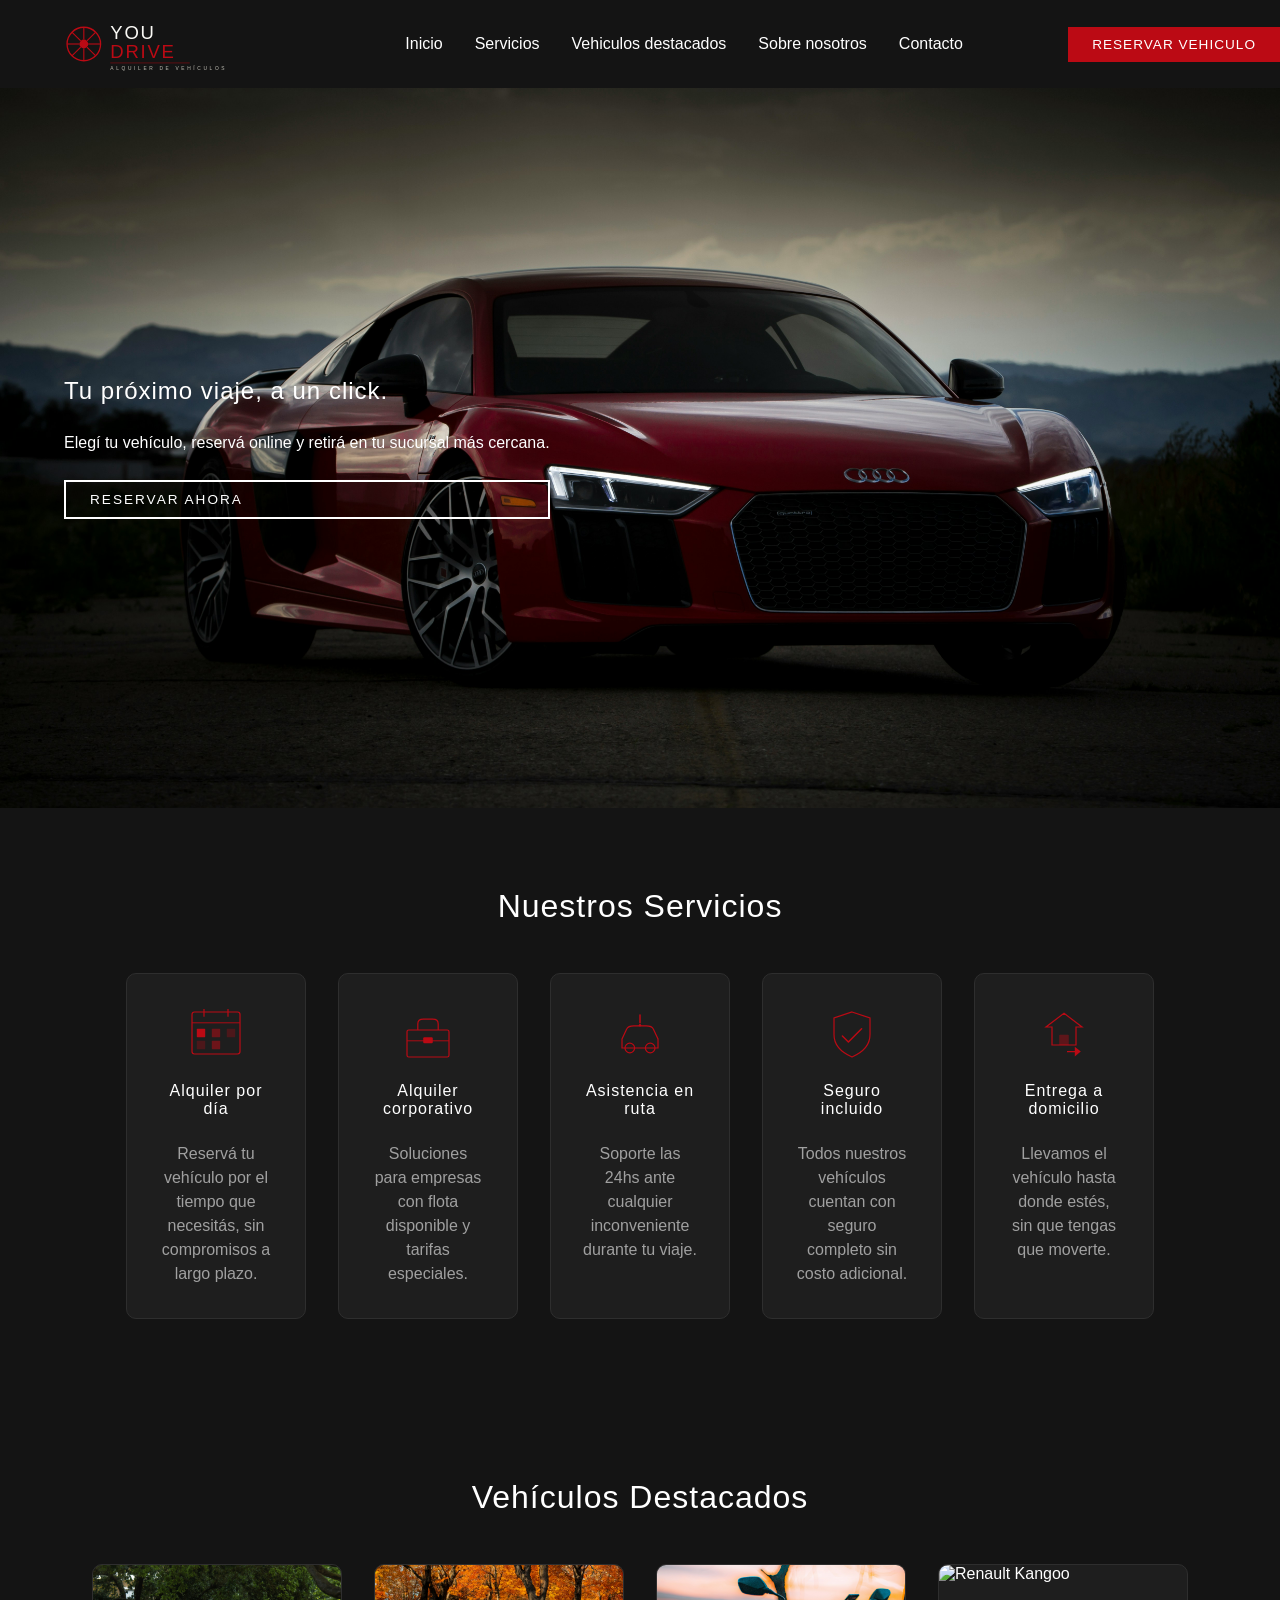
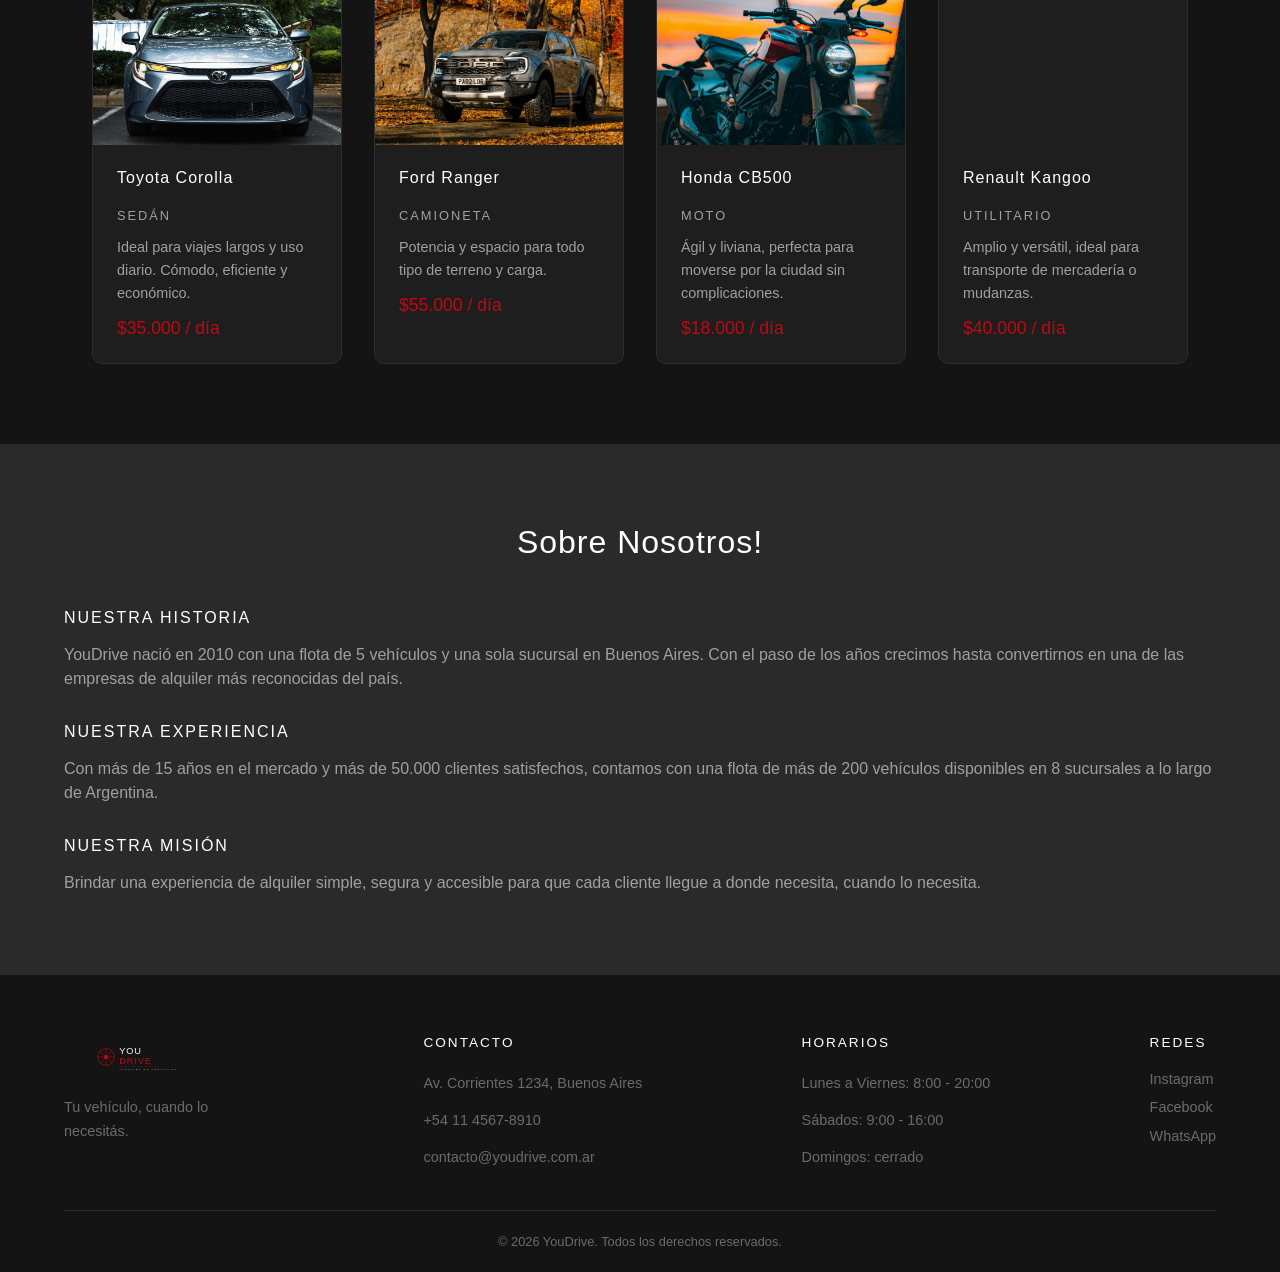
==== page/index.html @ 1d50bf0a "terminado el form de reservas" ====
<!doctype html>
<html lang="en">
  <head>
    <meta charset="UTF-8" />
    <meta name="viewport" content="width=device-width, initial-scale=1.0" />
    <title>Inicio</title>
    <link rel="stylesheet" href="styles/global.css" />
    <link rel="stylesheet" href="styles/index.css" />
  </head>
  <body>
    <header>
      <div class="contenedor-header">
        <div class="contenedor-logo">
          <img
            class="imagen-logo"
            src="img/logo_youdrive.svg"
            alt="Logo de YouDrive"
          />
        </div>
        <nav>
          <ul class="nav-ul">
            <li><a href="#inicio">Inicio</a></li>
            <li><a href="#servicios">Servicios</a></li>
            <li><a href="#destacados">Vehiculos destacados</a></li>
            <li><a href="#nosotros">Sobre nosotros</a></li>
            <li><a href="#footer">Contacto</a></li>
          </ul>
        </nav>
        <a href="reserva.html" class="btn-primario">Reservar Vehiculo</a>
      </div>
    </header>
    <main class="main">
      <section id="inicio" class="hero">
        <div class="hero-texto">
          <h1>Tu próximo viaje, a un click.</h1>
          <p class="p-hero">
            Elegí tu vehículo, reservá online y retirá en tu sucursal más
            cercana.
          </p>
          <a href="reserva.html" class="btn-hero">Reservar ahora</a>
        </div>
      </section>
      <section id="servicios" class="servicios">
        <h2>Nuestros Servicios</h2>
        <div class="servicios-flex">
          <article class="servicio-card">
            <img
              src="img/icono-dia.svg"
              alt="Ícono alquiler por día"
              class="servicio-icono"
            />
            <h3>Alquiler por día</h3>
            <p>
              Reservá tu vehículo por el tiempo que necesitás, sin compromisos a
              largo plazo.
            </p>
          </article>

          <article class="servicio-card">
            <img
              src="img/corporativo.svg"
              alt="Ícono alquiler corporativo"
              class="servicio-icono"
            />
            <h3>Alquiler corporativo</h3>
            <p>
              Soluciones para empresas con flota disponible y tarifas
              especiales.
            </p>
          </article>

          <article class="servicio-card">
            <img
              src="img/icono-asistencia.svg"
              alt="Ícono asistencia en ruta"
              class="servicio-icono"
            />
            <h3>Asistencia en ruta</h3>
            <p>
              Soporte las 24hs ante cualquier inconveniente durante tu viaje.
            </p>
          </article>

          <article class="servicio-card">
            <img
              src="img/icono-seguro.svg"
              alt="Ícono seguro incluido"
              class="servicio-icono"
            />
            <h3>Seguro incluido</h3>
            <p>
              Todos nuestros vehículos cuentan con seguro completo sin costo
              adicional.
            </p>
          </article>

          <article class="servicio-card">
            <img
              src="img/icono-entrega.svg"
              alt="Ícono entrega a domicilio"
              class="servicio-icono"
            />
            <h3>Entrega a domicilio</h3>
            <p>
              Llevamos el vehículo hasta donde estés, sin que tengas que
              moverte.
            </p>
          </article>
        </div>
      </section>
      <section id="destacados" class="destacados">
        <h2>Vehículos Destacados</h2>
        <div class="destacados-flex">
          <article class="vehiculo-card">
            <img
              src="img/auto1.jpg"
              alt="Toyota Corolla"
              class="vehiculo-img"
            />
            <div class="vehiculo-info">
              <h3>Toyota Corolla</h3>
              <span class="vehiculo-tipo">Sedán</span>
              <p>
                Ideal para viajes largos y uso diario. Cómodo, eficiente y
                económico.
              </p>
              <span class="vehiculo-precio">$35.000 / día</span>
            </div>
          </article>

          <article class="vehiculo-card">
            <img src="img/auto2.jpg" alt="Ford Ranger" class="vehiculo-img" />
            <div class="vehiculo-info">
              <h3>Ford Ranger</h3>
              <span class="vehiculo-tipo">Camioneta</span>
              <p>Potencia y espacio para todo tipo de terreno y carga.</p>
              <span class="vehiculo-precio">$55.000 / día</span>
            </div>
          </article>

          <article class="vehiculo-card">
            <img src="img/auto3.jpg" alt="Honda CB500" class="vehiculo-img" />
            <div class="vehiculo-info">
              <h3>Honda CB500</h3>
              <span class="vehiculo-tipo">Moto</span>
              <p>
                Ágil y liviana, perfecta para moverse por la ciudad sin
                complicaciones.
              </p>
              <span class="vehiculo-precio">$18.000 / día</span>
            </div>
          </article>

          <article class="vehiculo-card">
            <img
              src="img/auto4.jpg"
              alt="Renault Kangoo"
              class="vehiculo-img"
            />
            <div class="vehiculo-info">
              <h3>Renault Kangoo</h3>
              <span class="vehiculo-tipo">Utilitario</span>
              <p>
                Amplio y versátil, ideal para transporte de mercadería o
                mudanzas.
              </p>
              <span class="vehiculo-precio">$40.000 / día</span>
            </div>
          </article>
        </div>
      </section>
      <section id="nosotros" class="nosotros">
        <div class="nosotros-contenido">
          <div class="nosotros-texto">
            <h2 class="sobre-nosotros-h2">Sobre Nosotros!</h2>

            <div class="nosotros-bloque">
              <h3>Nuestra Historia</h3>
              <p>
                YouDrive nació en 2010 con una flota de 5 vehículos y una sola
                sucursal en Buenos Aires. Con el paso de los años crecimos hasta
                convertirnos en una de las empresas de alquiler más reconocidas
                del país.
              </p>
            </div>

            <div class="nosotros-bloque">
              <h3>Nuestra Experiencia</h3>
              <p>
                Con más de 15 años en el mercado y más de 50.000 clientes
                satisfechos, contamos con una flota de más de 200 vehículos
                disponibles en 8 sucursales a lo largo de Argentina.
              </p>
            </div>

            <div class="nosotros-bloque">
              <h3>Nuestra Misión</h3>
              <p>
                Brindar una experiencia de alquiler simple, segura y accesible
                para que cada cliente llegue a donde necesita, cuando lo
                necesita.
              </p>
            </div>
          </div>
        </div>
      </section>
    </main>
    <footer id="footer">
      <div class="footer-contenido">
        <div class="footer-marca">
          <img
            src="img/logo_youdrive.svg"
            alt="Logo YouDrive"
            class="footer-logo"
          />
          <p>Tu vehículo, cuando lo necesitás.</p>
        </div>

        <div class="footer-info">
          <h3>Contacto</h3>
          <p>Av. Corrientes 1234, Buenos Aires</p>
          <p>+54 11 4567-8910</p>
          <p>contacto@youdrive.com.ar</p>
        </div>

        <div class="footer-horarios">
          <h3>Horarios</h3>
          <p>Lunes a Viernes: 8:00 - 20:00</p>
          <p>Sábados: 9:00 - 16:00</p>
          <p>Domingos: cerrado</p>
        </div>

        <div class="footer-redes">
          <h3>Redes</h3>
          <a href="#">Instagram</a>
          <a href="#">Facebook</a>
          <a href="#">WhatsApp</a>
        </div>
      </div>
      <div class="footer-bottom">
        <p>© 2026 YouDrive. Todos los derechos reservados.</p>
      </div>
    </footer>
  </body>
</html>
---- page/styles/global.css ----
:root {
  --color-fondo: #141414;
  --color-fondo-card: #1e1e1e;
  --color-fondo-suave: #2a2a2a;

  --color-texto: #ffffff;
  --color-texto-suave: #a0a0a0;
  --color-texto-muted: #6b6b6b;

  --color-acento: #bb0a14;
  --color-acento-hover: #990008;

  --color-borde: #2e2e2e;
}

* {
  margin: 0;
  padding: 0;
  box-sizing: border-box;
}

body {
  font-family: "Roboto", sans-serif;
  font-weight: 300;
  background-color: var(--color-fondo);
  color: var(--color-texto);
}

img {
  max-width: 100%;
  display: block;
}

ul {
  list-style: none;
}

a {
  text-decoration: none;
  color: inherit;
}

.btn-primario {
  background-color: var(--color-acento);
  color: var(--color-texto);
  border: none;

  padding: 10px 24px;
  font-size: 0.85rem;
  cursor: pointer;
  letter-spacing: 1px;
  text-transform: uppercase;
  transition: background-color 0.3s ease;
}

.btn-primario:hover {
  background-color: var(--color-acento-hover);
}
.btn-secundario {
  background-color: transparent;
  color: var(--color-texto);
  border: 1px solid var(--color-texto);
  padding: 12px 28px;
  cursor: pointer;
  font-size: 0.9rem;
  letter-spacing: 1px;
  text-transform: uppercase;
  transition: all 0.3s ease;
}
.btn-secundario:hover {
  background-color: var(--color-texto);
  color: var(--color-fondo);
}
h1,
h2,
h3,
h4 {
  font-weight: 400;
  letter-spacing: 1px;
}

h2 {
  font-size: 2rem;
  margin-bottom: 1rem;
}

h3 {
  font-size: 1.2rem;
  margin-bottom: 0.5rem;
}

p {
  color: var(--color-texto-suave);
  line-height: 1.7;
}
---- page/styles/index.css ----
.contenedor-header {
  display: flex;
  justify-content: space-between;
  align-items: center;
  position: sticky;
  top: 0; /* necesario para que se pegue arriba */
  z-index: 100; /*  para que quede por encima del contenido al hacer scroll */
}

/*contenedor del logo con 300px*/

.contenedor-logo {
  width: 300px;
}

/*iamgen logo que cubra el 100% de cu contenedro
 asi no se comporta "raro"*/

.imagen-logo {
  width: 100%;
}

/*el nav que sea flex asi es mas facil manipular sus elementos*/

.nav-ul {
  display: flex;
  flex-direction: row;
  gap: 2rem;
  justify-content: space-between;
}

a {
  position: relative;
}

/*pseudo elemento creado y reutilizado en este caso para el nav*/

a::after {
  content: ""; /*obligatorio para que el pseudoelemento exista*/
  width: 0%; /*empieza invisible (sin ancho)*/
  position: absolute; /*se posiciona respecto al <a> (que tiene relative)*/
  border-bottom: 2px solid #fff; /*la línea blanca de abajo*/
  /*pegado abajo a la izquierda del link*/
  bottom: 0;
  left: 0;

  transition: all 0.3s; /* anima cualquier cambio en 0.3 segundos*/
}

a:hover::after {
  /*cuando pasás el mouse sobre el pseudoelemento(linea blanca de abajo)*/
  width: 100%; /*aparece el pseudoelemento*/
}

/*seccion hero que superpone un texto en la 
imagen , y se busca con el metodo = url()*/

.hero {
  width: 100%;
  min-height: 80vh;
  background-image: url("../img/banner.jpg");
  background-size: cover;
  background-position: center;
  display: flex;
  align-items: center;
  padding: 0 5%;
}

/*los textos de la seccion hero van a tener un comportamiento
en columna*/

.hero-texto {
  display: flex;
  flex-direction: column;
  gap: 1.5rem;
  max-width: 500px;
}

.p-hero{
  color: rgb(255, 255, 255);
}

/*boton que aparece en el hero transparente*/

.btn-hero {
  display: inline-block;

  background-color: transparent;
  color: #ffffff;
  border: 2px solid #ffffff;

  padding: 10px 24px;
  font-size: 0.85rem;
  letter-spacing: 2px;
  text-transform: uppercase;
  transition: all 0.3s;
}

/*cambio su estilo en funcion del estado del btn-hero*/

.btn-hero:hover {
  background-color: #ffffff;
  color: #141414;
}

/* SERVICIOS */
.servicios {
  padding: 80px;
  background-color: var(--color-fondo-gris);
}

.servicios h2 {
  text-align: center;
  margin-bottom: 3rem;
  font-size: 2rem;
  color: var(--color-texto);
}

/*contenedor de las cards de servicios*/

.servicios-flex {
  display: flex;
  flex-direction: row;
  flex-wrap: wrap;
  justify-content: center;
  gap: 2rem;
}

/*configuracion para cada carta*/

.servicio-card {
  background-color: var(--color-fondo-card);
  border: 1px solid var(--color-borde);
  border-radius: 10px;
  padding: 2rem 2rem;
  display: flex;
  flex-direction: column;
  align-items: center;
  text-align: center;
  gap: 1rem;
  width: 180px;
  transition: border-color 0.3s;
  -webkit-border-radius: 10px;
  -moz-border-radius: 10px;
  -ms-border-radius: 10px;
  -o-border-radius: 10px;
}

.sobre-nosotros-h2 {
  text-align: center;
}

.servicio-icono {
  width: 60px;
  height: 60px;
}

/*se le aplica a todos los hijos de card que sean h3*/

.servicio-card h3 {
  color: var(--color-texto);
  font-size: 1rem;
}

/*se le aplica a todos los hijos de card que sean p*/


.servicio-card p {
  color: var(--color-texto-suave);
  font-size: 1rem;
  line-height: 1.5;
}

/* ===========================
   VEHICULOS DESTACADOS
=========================== */
.destacados {
  padding: 80px 5%;
  background-color: var(--color-fondo);
}

.destacados h2 {
  text-align: center;
  margin-bottom: 3rem;
  font-size: 2rem;
  color: var(--color-texto);
}

.destacados-flex {
  display: flex;
  flex-direction: row;
  flex-wrap: wrap;
  justify-content: center;
  gap: 2rem;
}

.vehiculo-card {
  background-color: var(--color-fondo-card);
  border: 1px solid var(--color-borde);
  border-radius: 10px;
  width: 250px;
  overflow: hidden;
  display: flex;
  flex-direction: column;
  transition: border-color 0.3s;
  -webkit-border-radius: 10px;
  -moz-border-radius: 10px;
  -ms-border-radius: 10px;
  -o-border-radius: 10px;
}

.vehiculo-img {
  width: 100%;
  height: 180px;
  object-fit: cover;
}

.vehiculo-info {
  padding: 1.5rem;
  display: flex;
  flex-direction: column;
  gap: 0.8rem;
}

.vehiculo-info h3 {
  color: var(--color-texto);
  font-size: 1rem;
}

.vehiculo-tipo {
  color: var(--color-texto-suave);
  font-size: 0.8rem;
  letter-spacing: 2px;
  text-transform: uppercase;
}

.vehiculo-info p {
  color: var(--color-texto-suave);
  font-size: 0.9rem;
  line-height: 1.6;
}

.vehiculo-precio {
  color: var(--color-acento);
  font-size: 1.1rem;
  font-weight: 500;
}

/* SOBRE NOSOTROS */
.nosotros {
  color: var(--color-texto);

  padding: 80px 5%;
  background-color: var(--color-fondo-suave);
}

.nosotros-contenido {
  display: flex;
  flex-direction: row;
  align-items: center;
  gap: 4rem;
}

.nosotros-texto {
  display: flex;
  flex-direction: column;
  gap: 2rem;
  flex: 1;
}

.nosotros-texto h2 {
  font-size: 2rem;
  color: var(--color-texto);
  margin-bottom: 1rem;
}

.nosotros-bloque {
  display: flex;
  flex-direction: column;
  gap: 0.5rem;
}

.nosotros-bloque h3 {
  color: var(--color-texto);
  font-size: 1rem;
  text-transform: uppercase;
  letter-spacing: 2px;
}

.nosotros-bloque p {
  color: var(--color-texto-suave);
  font-size: 1rem;
  line-height: 1.5;
}

/*NOSOTROS RESPONSIVE*/

/* TABLET  */
@media (max-width: 768px) {
  .nosotros-contenido {
    flex-direction: column;
    gap: 2rem;
  }

}

/*  CELULAR (max 480px) */
@media (max-width: 480px) {
  .nosotros {
    padding: 50px 5%;
  }

  .nosotros-bloque {
    padding-left: 1rem;
  }
}

/* MÍNIMO 300px  */
@media (max-width: 320px) {
  .nosotros-texto h2 {
    font-size: 1.5rem;
  }

  .nosotros-bloque h3 {
    font-size: 1rem;
  }
}

/*seccion vehiculos destacados card RESPONSIVE*/

/*  TABLET  */
@media (max-width: 768px) {
  .vehiculo-card {
    width: 220px;
  }

  .vehiculo-img {
    height: 150px;
  }
}

/* CELULAR */
@media (max-width: 480px) {
  .destacados {
    padding: 50px 5%;
  }

  .vehiculo-card {
    width: 100%;
  }

  .vehiculo-img {
    height: 200px;
  }
}

/*  MÍNIMO 300px  */
@media (max-width: 320px) {
  .vehiculo-info {
    padding: 1rem;
  }

  .vehiculo-info h3 {
    font-size: 1rem;
  }
}

/*RESPONSIVE DE SERVICIO*/

/*  TABLET  */
@media (max-width: 768px) {
  .servicio-card {
    width: 150px;
  }
}

/* CELULAR  */
@media (max-width: 480px) {
  .servicio-card {
    width: 130px;
    padding: 1.5rem 1rem;
  }

  .servicios {
    padding: 50px 5%;
  }
}

/*  MÍNIMO 300px */
@media (max-width: 320px) {
  .servicio-card {
    width: 100%;
  }
}

/*RESPONSIVE DES ENCABEZADO*/

/*  TABLET  */
@media (max-width: 768px) {
  .contenedor-header {
    flex-direction: column;/*se empiezan a comportar en columna porque sino colapsan*/
    gap: 1rem;
    padding: 1rem;
  }

  .nav-ul {
    gap: 1rem;
    flex-wrap: wrap;
    justify-content: center;
  }
}

/*  CELULAR */
@media (max-width: 480px) {
  .contenedor-logo {
    width: 180px;
  }

  .nav-ul {
    flex-direction: column;
    align-items: center;
    gap: 0.5rem;
  }

  .btn-primario {
    width: 100%;
    text-align: center;
  }
}

/*  MÍNIMO  */
@media (max-width: 320px) {
  .contenedor-logo {
    width: 140px;
  }

  .nav-ul {
    font-size: 0.8rem;
  }
}

/*RESPONSIVE DE HERO*/

/*  TABLET */
@media (max-width: 768px) {
  .hero {
    min-height: 60vh;
    padding: 0 8%;
  }

  .hero-texto h1 {
    font-size: 1.8rem;
  }
}

/*  CELULAR */
@media (max-width: 480px) {
  .hero {
    min-height: 50vh;
    padding: 0 6%;
    background-position: right center;
  }

  .hero-texto {
    max-width: 100%;
  }

  .hero-texto h1 {
    font-size: 1.4rem;
  }

  .btn-hero {
    width: 100%;
    text-align: center;
    padding: 12px 20px;
  }
}

/*  MÍNIMO  */
@media (max-width: 320px) {
  .hero-texto h1 {
    font-size: 1.2rem;
  }

  .hero-texto p {
    font-size: 0.85rem;
  }
}

/* FOOTER*/
footer {
  background-color: var(--color-oscuro);
  padding: 60px 5% 20px;
}

.footer-contenido {
  display: flex;
  flex-direction: row;
  justify-content: space-between;
  gap: 2rem;
  padding-bottom: 40px;
  border-bottom: 1px solid var(--color-borde);
}

.footer-marca {
  display: flex;
  flex-direction: column;
  gap: 1rem;
  max-width: 200px;
}

.footer-logo {
  width: 150px;
}

.footer-marca p {
  color: var(--color-texto-muted);
  font-size: 0.9rem;
}

.footer-info,
.footer-horarios,
.footer-redes {
  display: flex;
  flex-direction: column;
  gap: 0.8rem;
}

.footer-info h3,
.footer-horarios h3,
.footer-redes h3 {
  color: var(--color-texto);
  font-size: 0.85rem;
  text-transform: uppercase;
  letter-spacing: 2px;
  margin-bottom: 0.5rem;
}

.footer-info p,
.footer-horarios p {
  color: var(--color-texto-muted);
  font-size: 0.9rem;
}

.footer-redes a {
  color: var(--color-texto-muted);
  font-size: 0.9rem;
  transition: color 0.3s;
}

.footer-redes a:hover {
  color: var(--color-acento);
}

.footer-bottom {
  padding-top: 20px;
  text-align: center;
}

.footer-bottom p {
  color: var(--color-texto-muted);
  font-size: 0.8rem;
}

/*RESPONSIVE DE EL FOOTER*/

/*  TABLET */
@media (max-width: 768px) {
  .footer-contenido {
    flex-wrap: wrap;
    gap: 2.5rem;
  }
}

/*  CELULAR  */
@media (max-width: 480px) {
  .footer-contenido {
    flex-direction: column;
    align-items: center;
  }

  .footer-marca {
    max-width: 100%;
  }
}
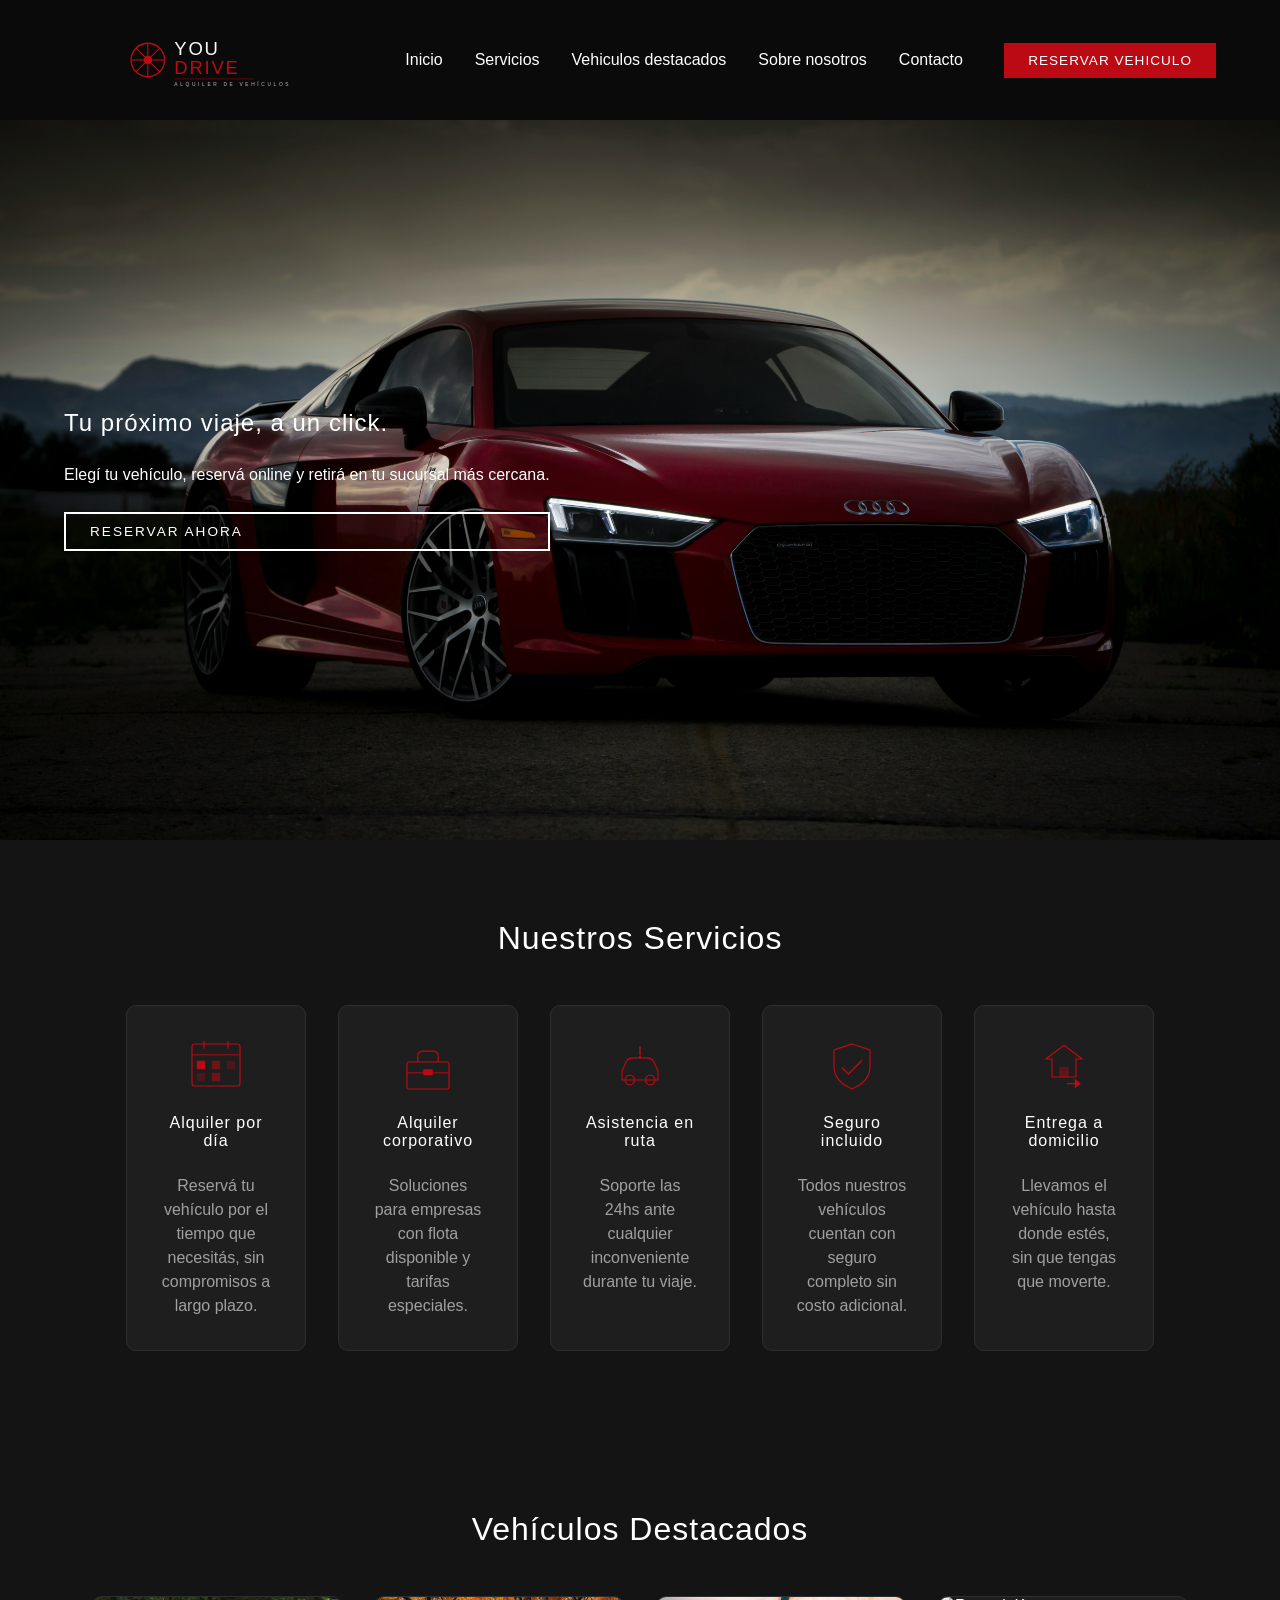
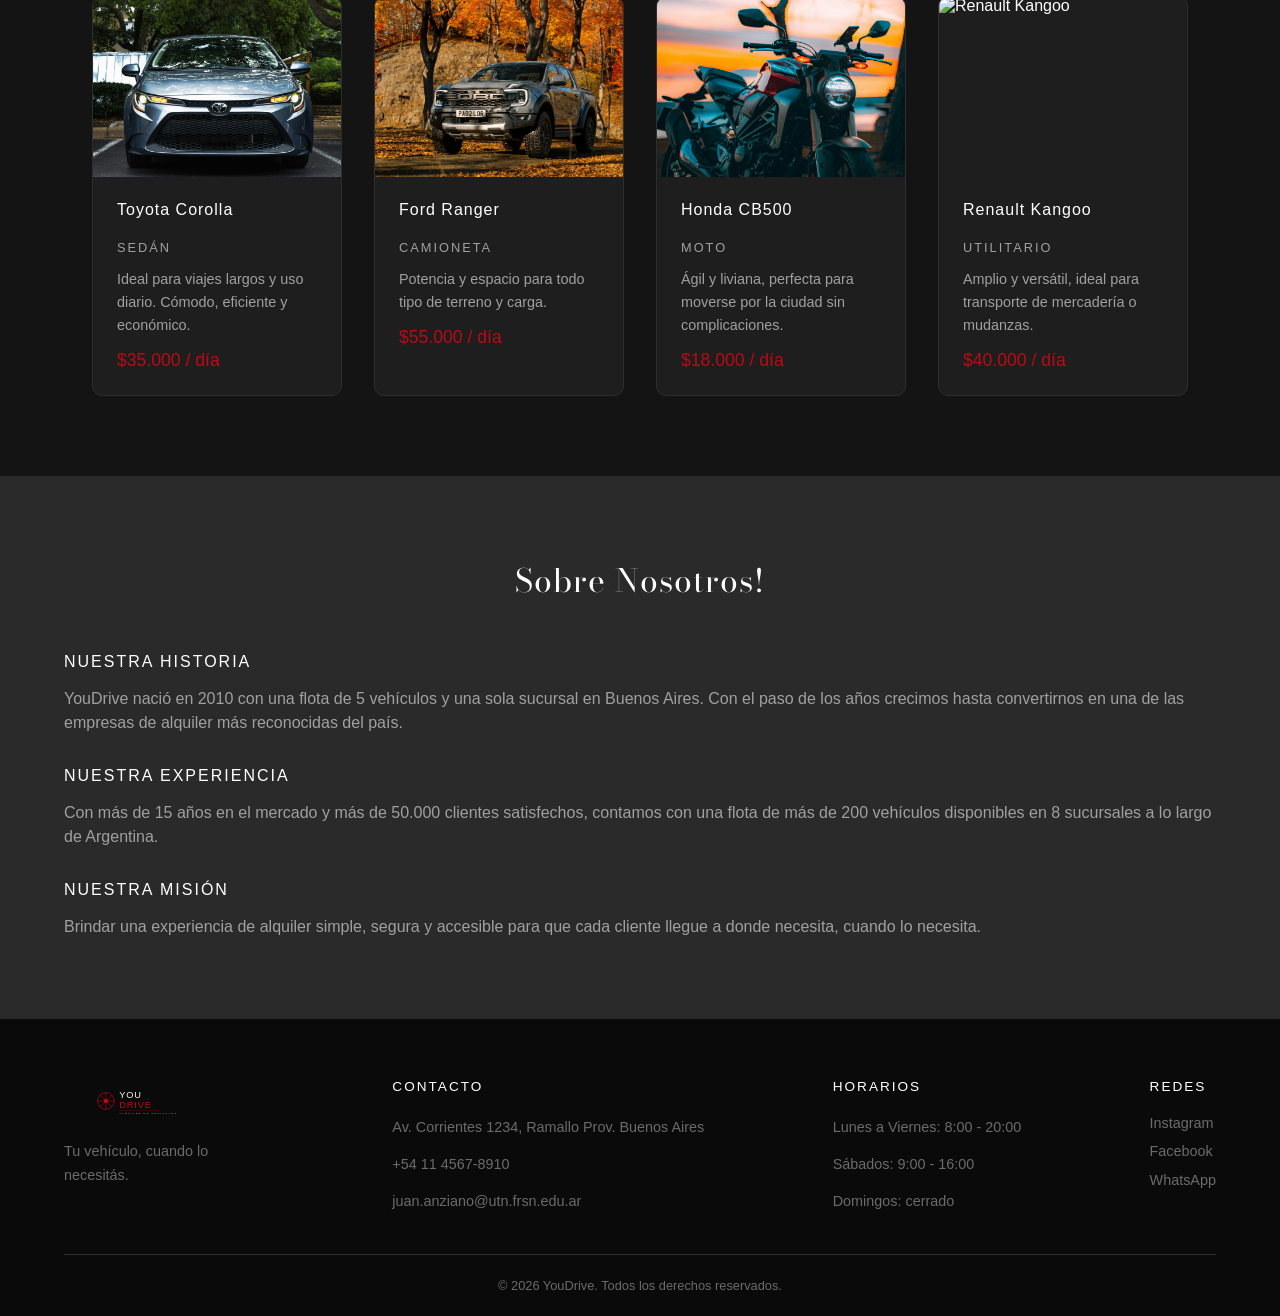
==== commit c0a7f5ba: "agregado lo restante , detalles de responsives y el ico" ====
--- a/page/index.html
+++ b/page/index.html
@@ -4,6 +4,11 @@
     <meta charset="UTF-8" />
     <meta name="viewport" content="width=device-width, initial-scale=1.0" />
     <title>Inicio</title>
+    <link rel="icon" type="image/x-icon" href="img/comercio.png" />
+    <link
+      href="https://fonts.googleapis.com/css2?family=Bodoni+Moda&display=swap"
+      rel="stylesheet"
+    />
     <link rel="stylesheet" href="styles/global.css" />
     <link rel="stylesheet" href="styles/index.css" />
   </head>
@@ -218,9 +223,9 @@
 
         <div class="footer-info">
           <h3>Contacto</h3>
-          <p>Av. Corrientes 1234, Buenos Aires</p>
+          <p>Av. Corrientes 1234, Ramallo Prov. Buenos Aires</p>
           <p>+54 11 4567-8910</p>
-          <p>contacto@youdrive.com.ar</p>
+          <p>juan.anziano@utn.frsn.edu.ar</p>
         </div>
 
         <div class="footer-horarios">
--- a/page/styles/global.css
+++ b/page/styles/global.css
@@ -11,6 +11,7 @@
   --color-acento-hover: #990008;
 
   --color-borde: #2e2e2e;
+  --color-oscuro: #0a0a0a;
 }
 
 * {
@@ -24,6 +25,14 @@
   font-weight: 300;
   background-color: var(--color-fondo);
   color: var(--color-texto);
+}
+
+header {
+  background-color: var(--color-oscuro);
+  padding: 1rem 5%;
+  /* position: sticky; */
+  /* top: 0; */
+  /* z-index: 100; */
 }
 
 img {
--- a/page/styles/index.css
+++ b/page/styles/index.css
@@ -2,9 +2,6 @@
   display: flex;
   justify-content: space-between;
   align-items: center;
-  position: sticky;
-  top: 0; /* necesario para que se pegue arriba */
-  z-index: 100; /*  para que quede por encima del contenido al hacer scroll */
 }
 
 /*contenedor del logo con 300px*/
@@ -76,7 +73,7 @@
   max-width: 500px;
 }
 
-.p-hero{
+.p-hero {
   color: rgb(255, 255, 255);
 }
 
@@ -164,7 +161,6 @@
 
 /*se le aplica a todos los hijos de card que sean p*/
 
-
 .servicio-card p {
   color: var(--color-texto-suave);
   font-size: 1rem;
@@ -272,6 +268,8 @@
   font-size: 2rem;
   color: var(--color-texto);
   margin-bottom: 1rem;
+  font-family: "Bodoni Moda", serif;
+  font-size: xx-large;
 }
 
 .nosotros-bloque {
@@ -301,7 +299,6 @@
     flex-direction: column;
     gap: 2rem;
   }
-
 }
 
 /*  CELULAR (max 480px) */
@@ -398,9 +395,13 @@
 /*  TABLET  */
 @media (max-width: 768px) {
   .contenedor-header {
-    flex-direction: column;/*se empiezan a comportar en columna porque sino colapsan*/
+    flex-direction: column; /*se empiezan a comportar en columna porque sino colapsan*/
     gap: 1rem;
     padding: 1rem;
+  }
+
+  header {
+    position: static;
   }
 
   .nav-ul {
@@ -412,6 +413,10 @@
 
 /*  CELULAR */
 @media (max-width: 480px) {
+  header {
+    position: static;
+  }
+
   .contenedor-logo {
     width: 180px;
   }
@@ -423,13 +428,18 @@
   }
 
   .btn-primario {
-    width: 100%;
+    width: 55%;
+    font-size: x-small;
     text-align: center;
   }
 }
 
 /*  MÍNIMO  */
 @media (max-width: 320px) {
+  header {
+    position: static;
+  }
+
   .contenedor-logo {
     width: 140px;
   }
@@ -579,7 +589,15 @@
     align-items: center;
   }
 
+  .footer-info{
+    text-align: center;
+  }
+
+  .footer-horarios{
+    text-align: center;
+  }
+
   .footer-marca {
     max-width: 100%;
   }
-}+}
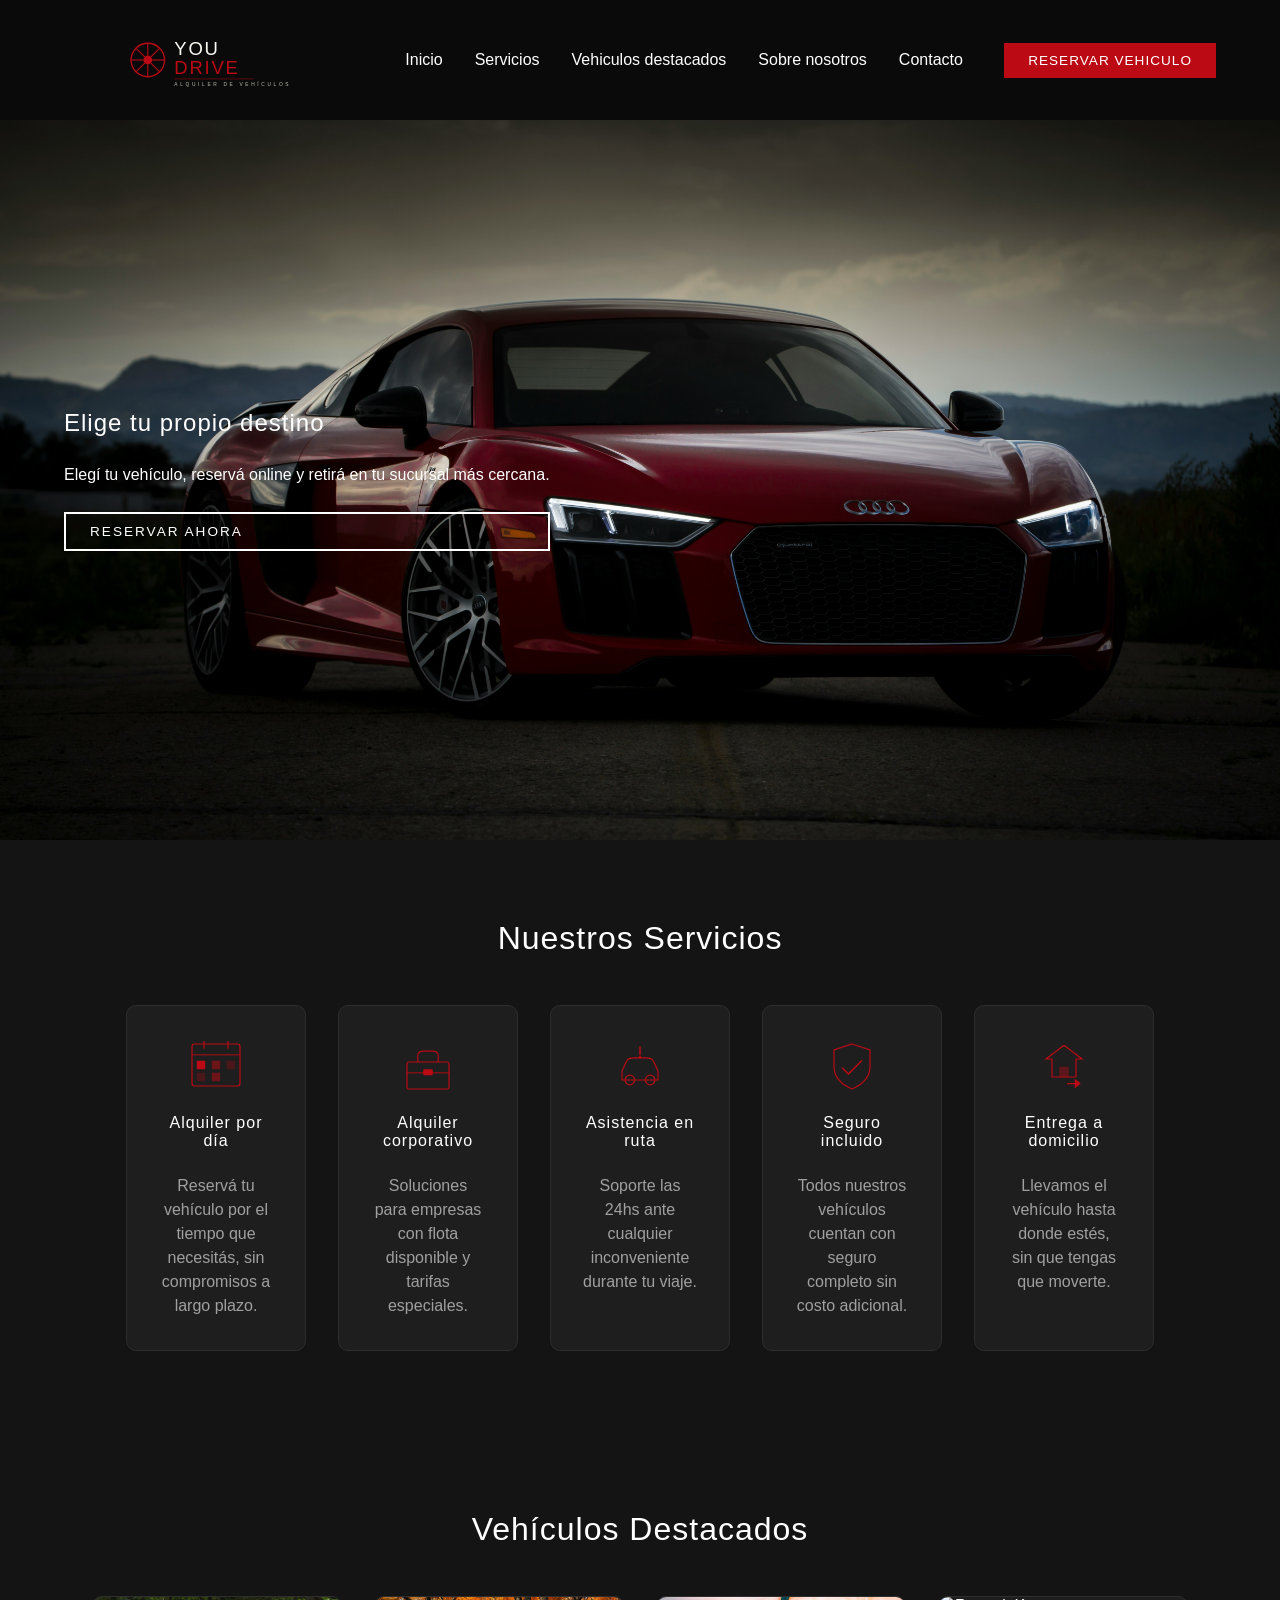
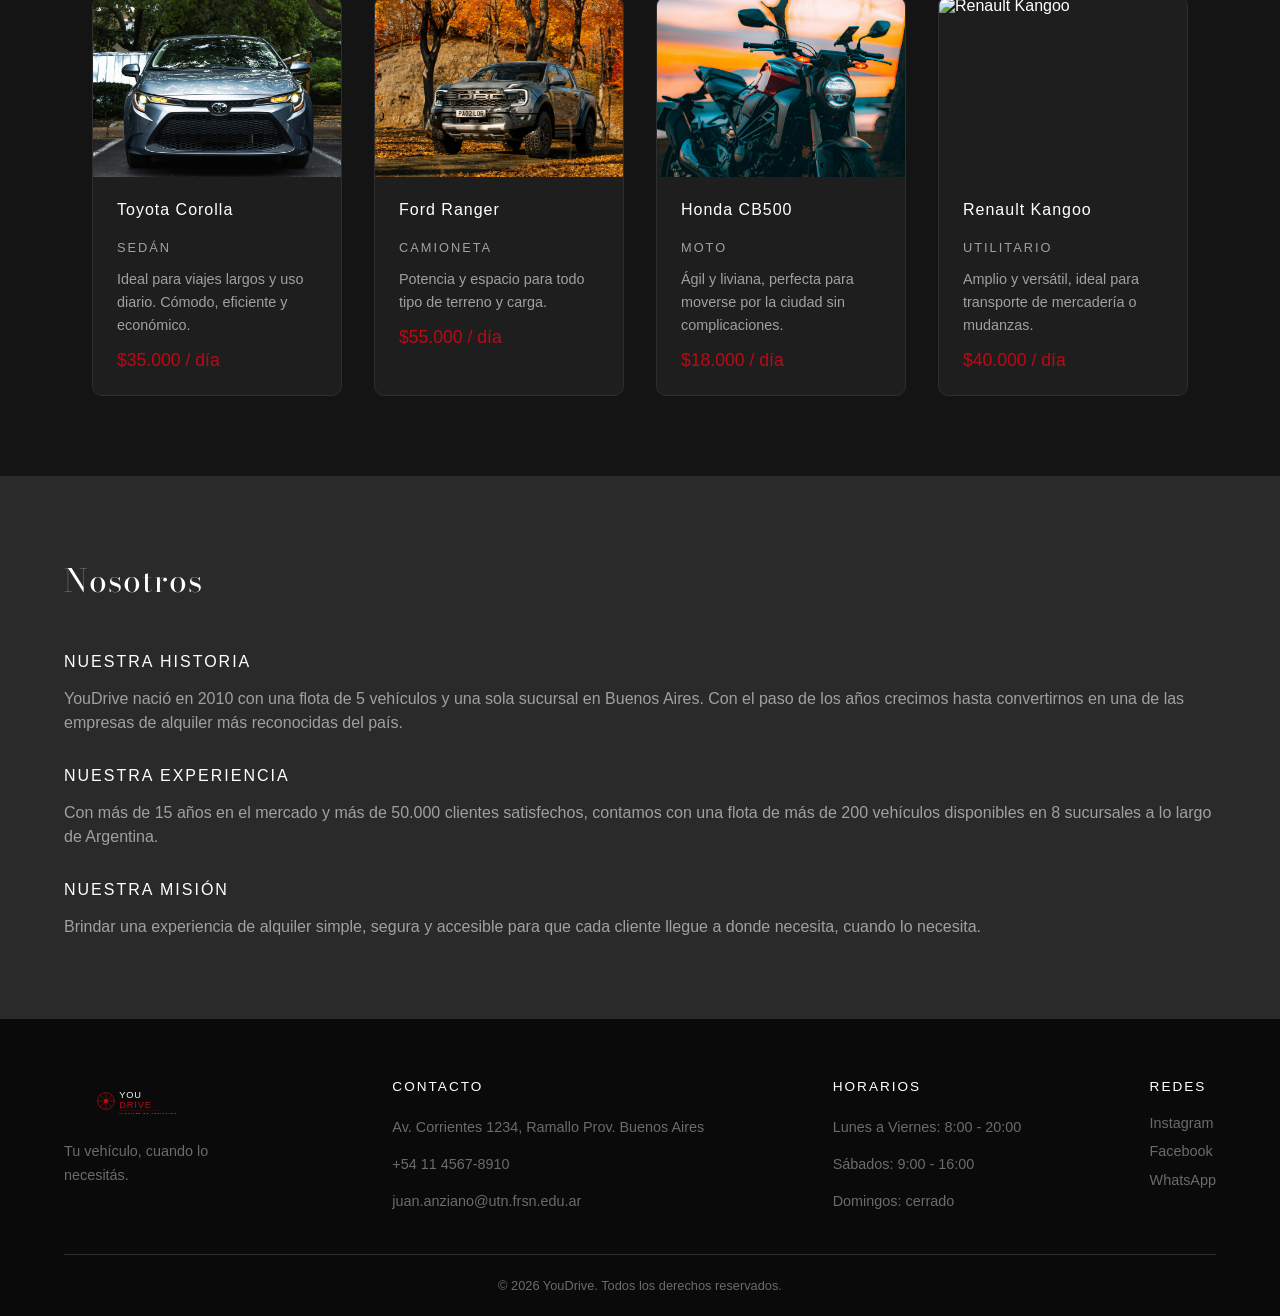
==== commit 20bd2e05: "listo el parrafo main" ====
--- a/page/index.html
+++ b/page/index.html
@@ -37,7 +37,7 @@
     <main class="main">
       <section id="inicio" class="hero">
         <div class="hero-texto">
-          <h1>Tu próximo viaje, a un click.</h1>
+          <h1>Elige tu propio destino</h1>
           <p class="p-hero">
             Elegí tu vehículo, reservá online y retirá en tu sucursal más
             cercana.
@@ -177,7 +177,7 @@
       <section id="nosotros" class="nosotros">
         <div class="nosotros-contenido">
           <div class="nosotros-texto">
-            <h2 class="sobre-nosotros-h2">Sobre Nosotros!</h2>
+            <h2>Nosotros</h2>
 
             <div class="nosotros-bloque">
               <h3>Nuestra Historia</h3>
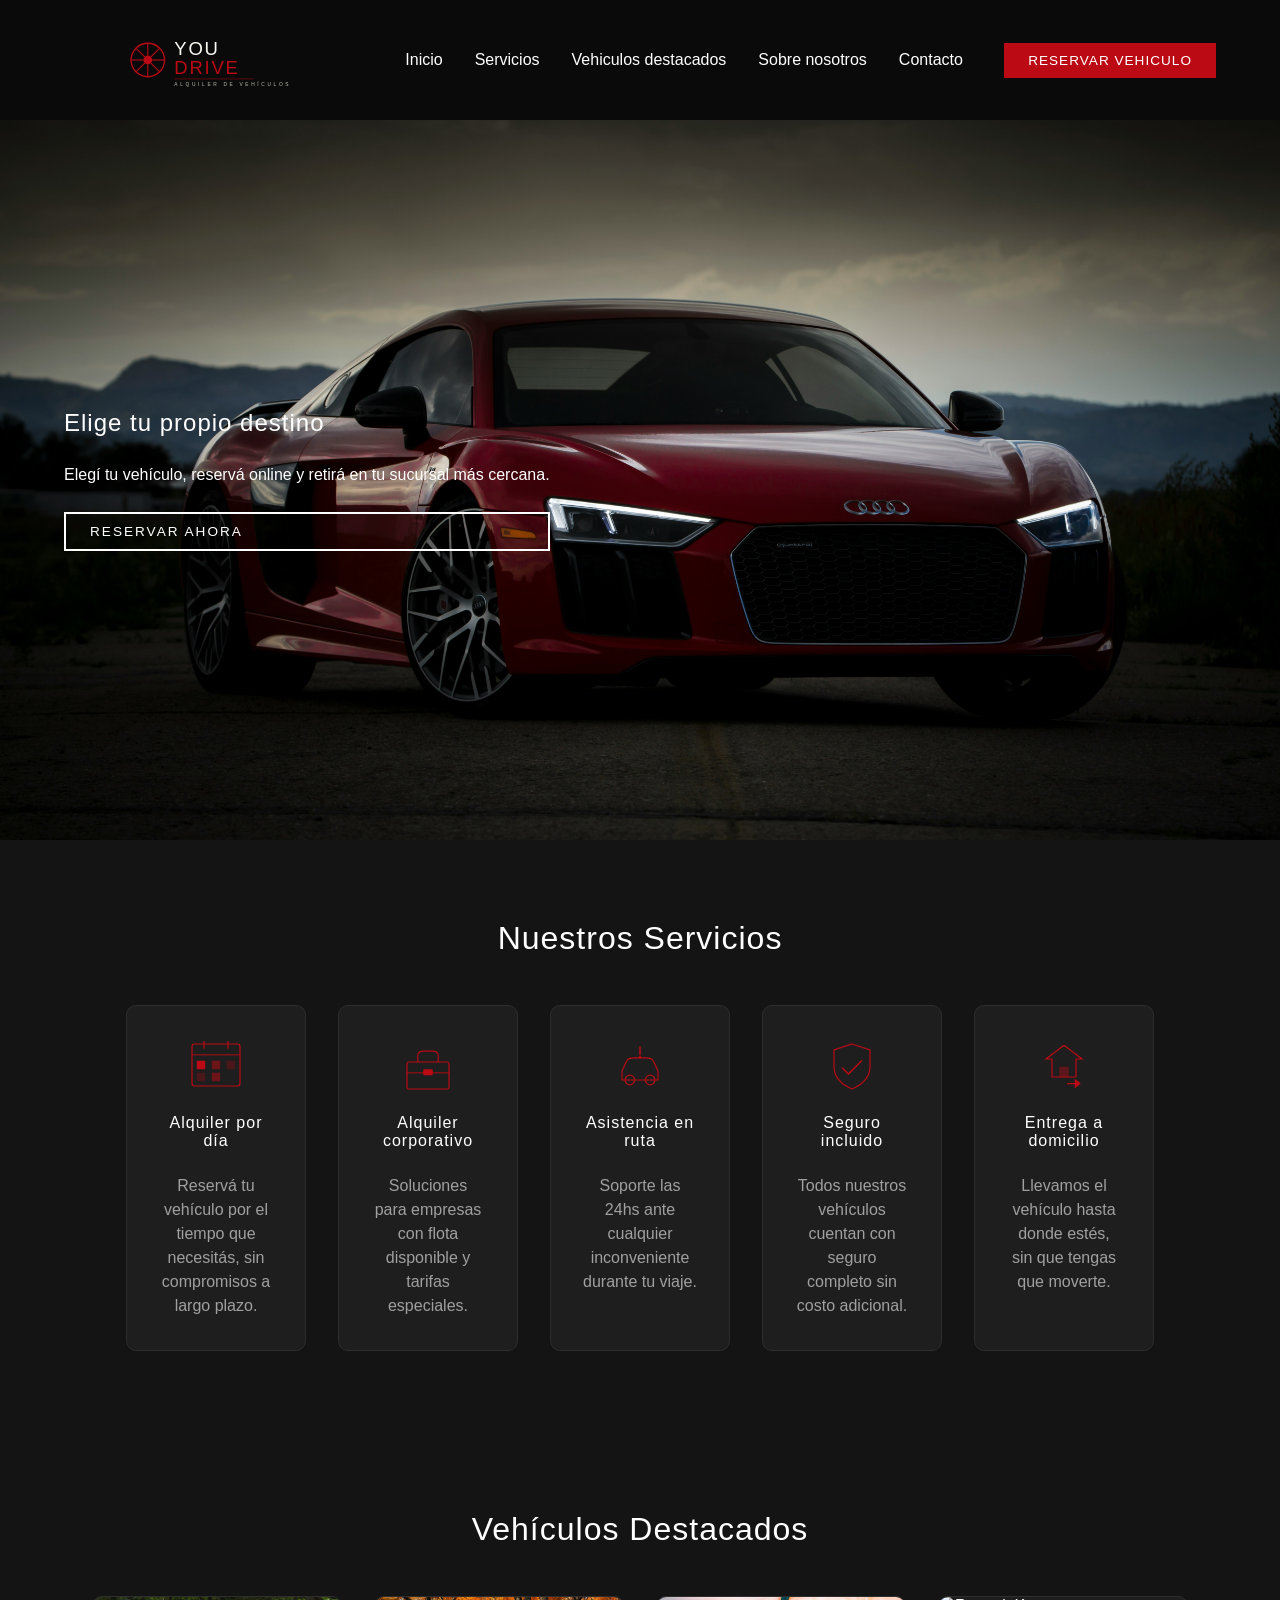
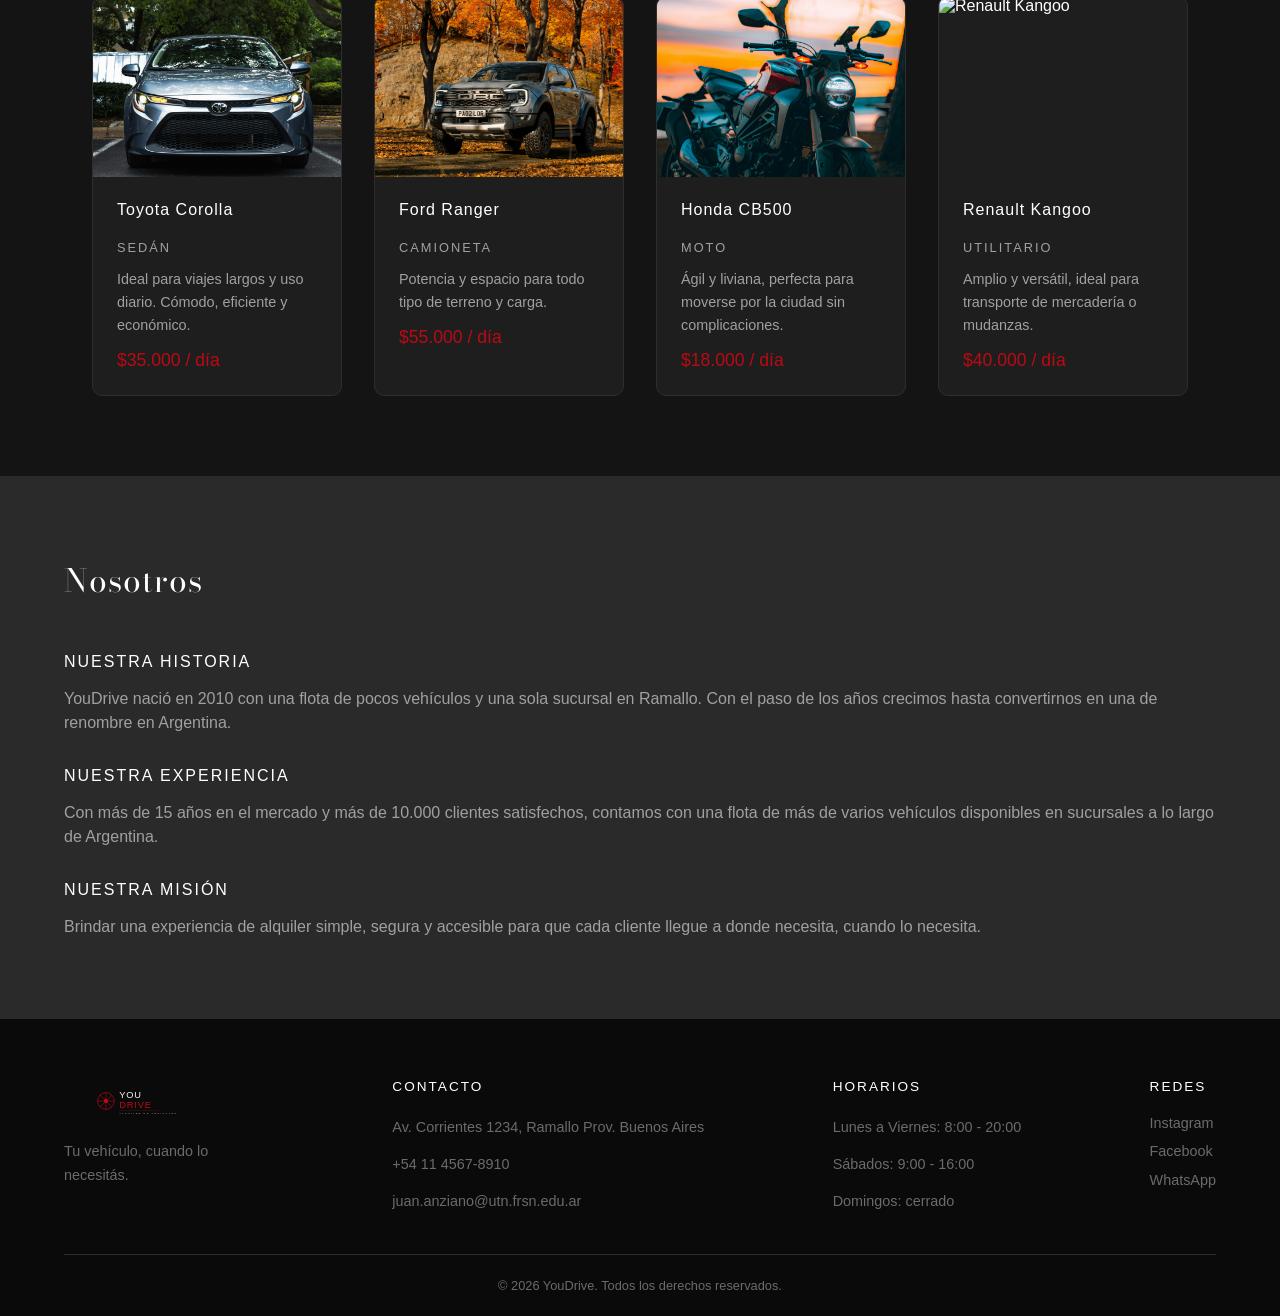
==== commit dba41cf3: "listo el parrafo de nosotros" ====
--- a/page/index.html
+++ b/page/index.html
@@ -182,19 +182,18 @@
             <div class="nosotros-bloque">
               <h3>Nuestra Historia</h3>
               <p>
-                YouDrive nació en 2010 con una flota de 5 vehículos y una sola
-                sucursal en Buenos Aires. Con el paso de los años crecimos hasta
-                convertirnos en una de las empresas de alquiler más reconocidas
-                del país.
+                YouDrive nació en 2010 con una flota de pocos vehículos y una sola
+                sucursal en Ramallo. Con el paso de los años crecimos hasta
+                convertirnos en una de renombre en Argentina.
               </p>
             </div>
 
             <div class="nosotros-bloque">
               <h3>Nuestra Experiencia</h3>
               <p>
-                Con más de 15 años en el mercado y más de 50.000 clientes
-                satisfechos, contamos con una flota de más de 200 vehículos
-                disponibles en 8 sucursales a lo largo de Argentina.
+                Con más de 15 años en el mercado y más de 10.000 clientes
+                satisfechos, contamos con una flota de más de varios vehículos
+                disponibles en sucursales a lo largo de Argentina.
               </p>
             </div>
 
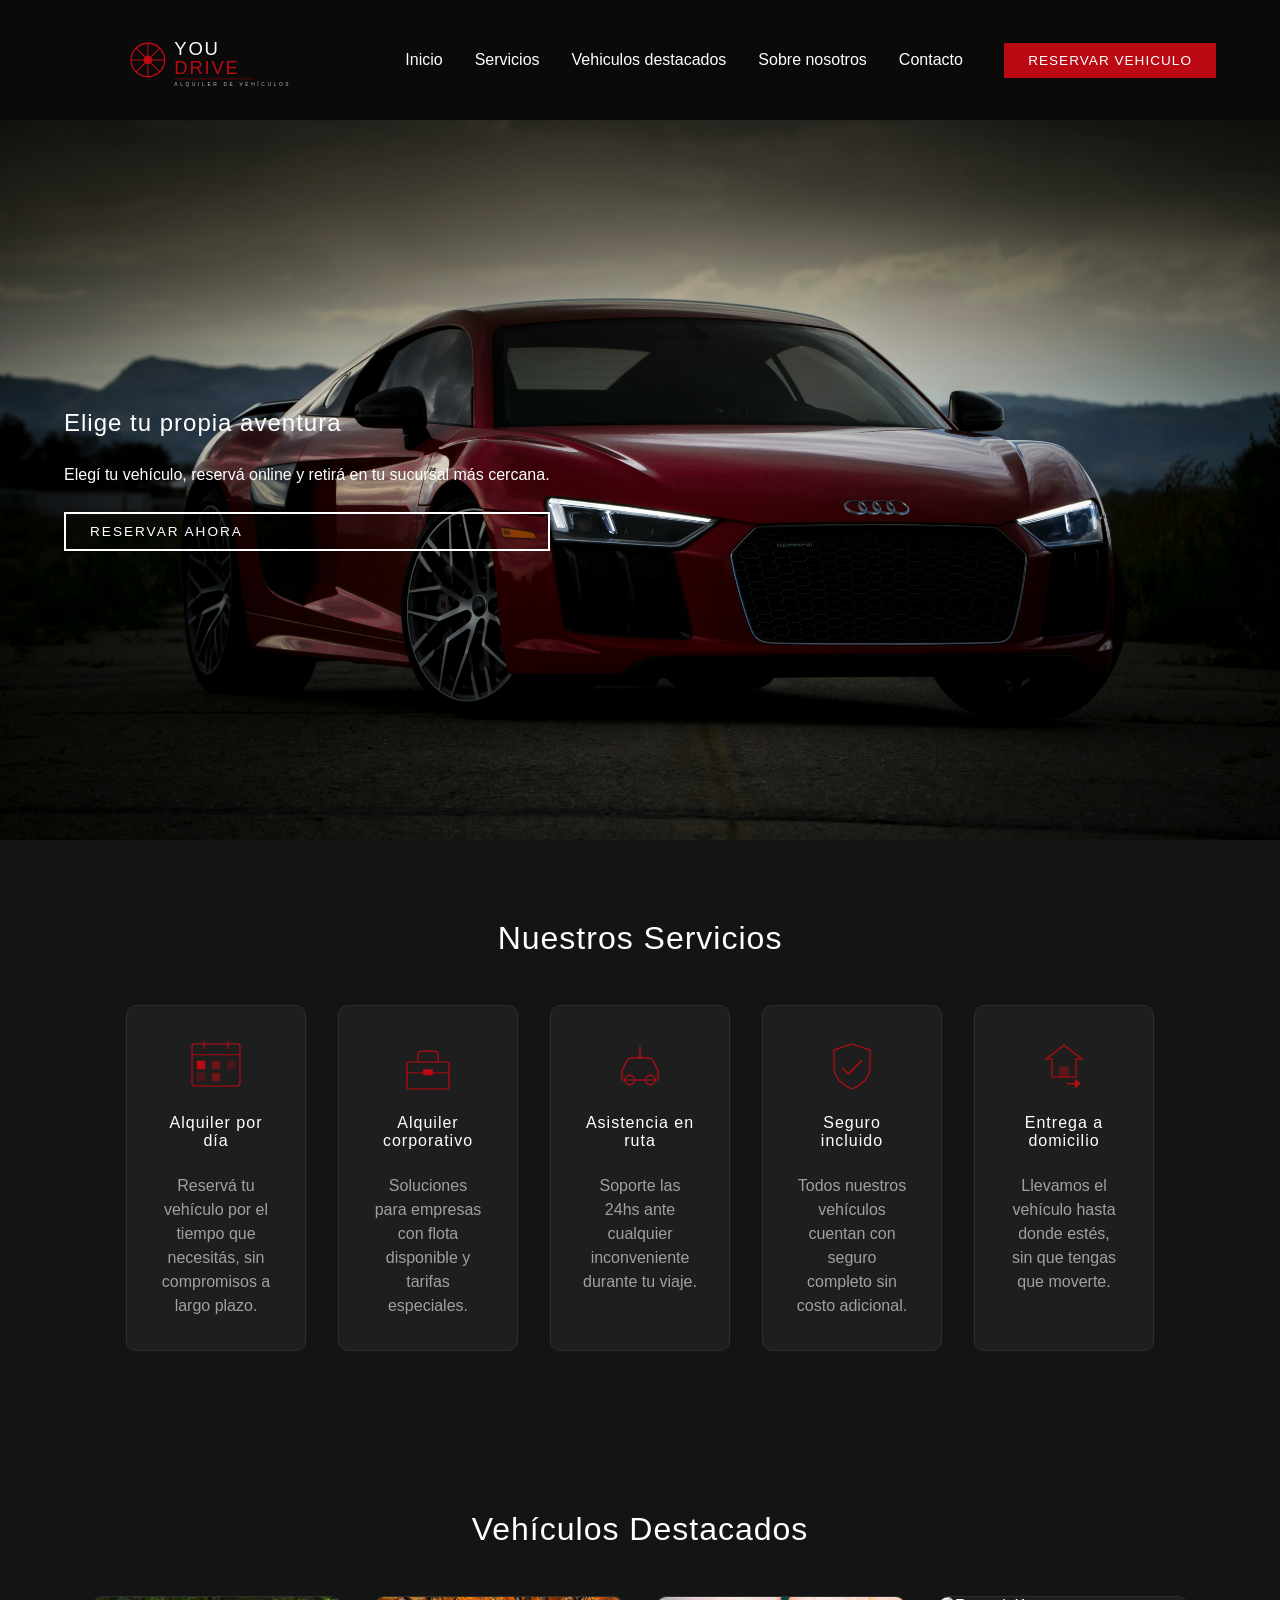
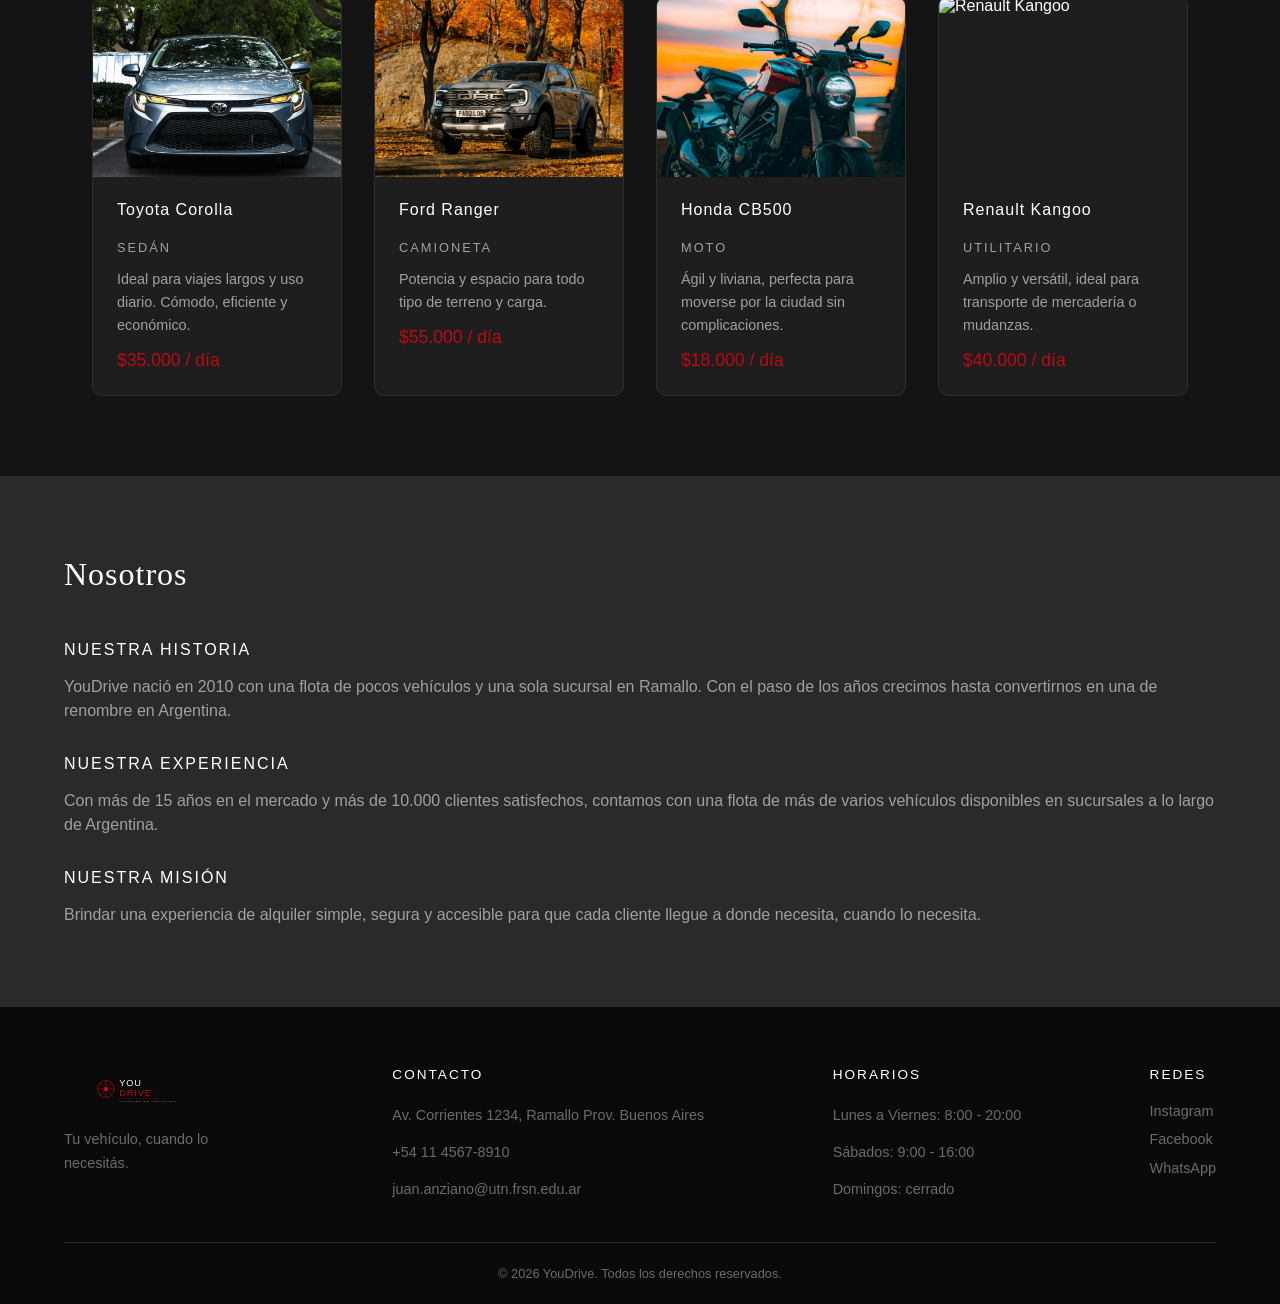
==== commit 8b3bd627: "cambiada la imagen fea de la kango" ====
--- a/page/index.html
+++ b/page/index.html
@@ -5,10 +5,6 @@
     <meta name="viewport" content="width=device-width, initial-scale=1.0" />
     <title>Inicio</title>
     <link rel="icon" type="image/x-icon" href="img/comercio.png" />
-    <link
-      href="https://fonts.googleapis.com/css2?family=Bodoni+Moda&display=swap"
-      rel="stylesheet"
-    />
     <link rel="stylesheet" href="styles/global.css" />
     <link rel="stylesheet" href="styles/index.css" />
   </head>
@@ -37,7 +33,7 @@
     <main class="main">
       <section id="inicio" class="hero">
         <div class="hero-texto">
-          <h1>Elige tu propio destino</h1>
+          <h1>Elige tu propia aventura</h1>
           <p class="p-hero">
             Elegí tu vehículo, reservá online y retirá en tu sucursal más
             cercana.
@@ -246,4 +242,4 @@
       </div>
     </footer>
   </body>
-</html>
+</html>
--- a/page/styles/global.css
+++ b/page/styles/global.css
@@ -101,4 +101,4 @@
 p {
   color: var(--color-texto-suave);
   line-height: 1.7;
-}
+}
--- a/page/styles/index.css
+++ b/page/styles/index.css
@@ -167,9 +167,7 @@
   line-height: 1.5;
 }
 
-/* ===========================
-   VEHICULOS DESTACADOS
-=========================== */
+/* VEHICULOS DESTACADOS */
 .destacados {
   padding: 80px 5%;
   background-color: var(--color-fondo);
@@ -301,7 +299,7 @@
   }
 }
 
-/*  CELULAR (max 480px) */
+/*  CELULAR */
 @media (max-width: 480px) {
   .nosotros {
     padding: 50px 5%;
@@ -600,4 +598,4 @@
   .footer-marca {
     max-width: 100%;
   }
-}
+}
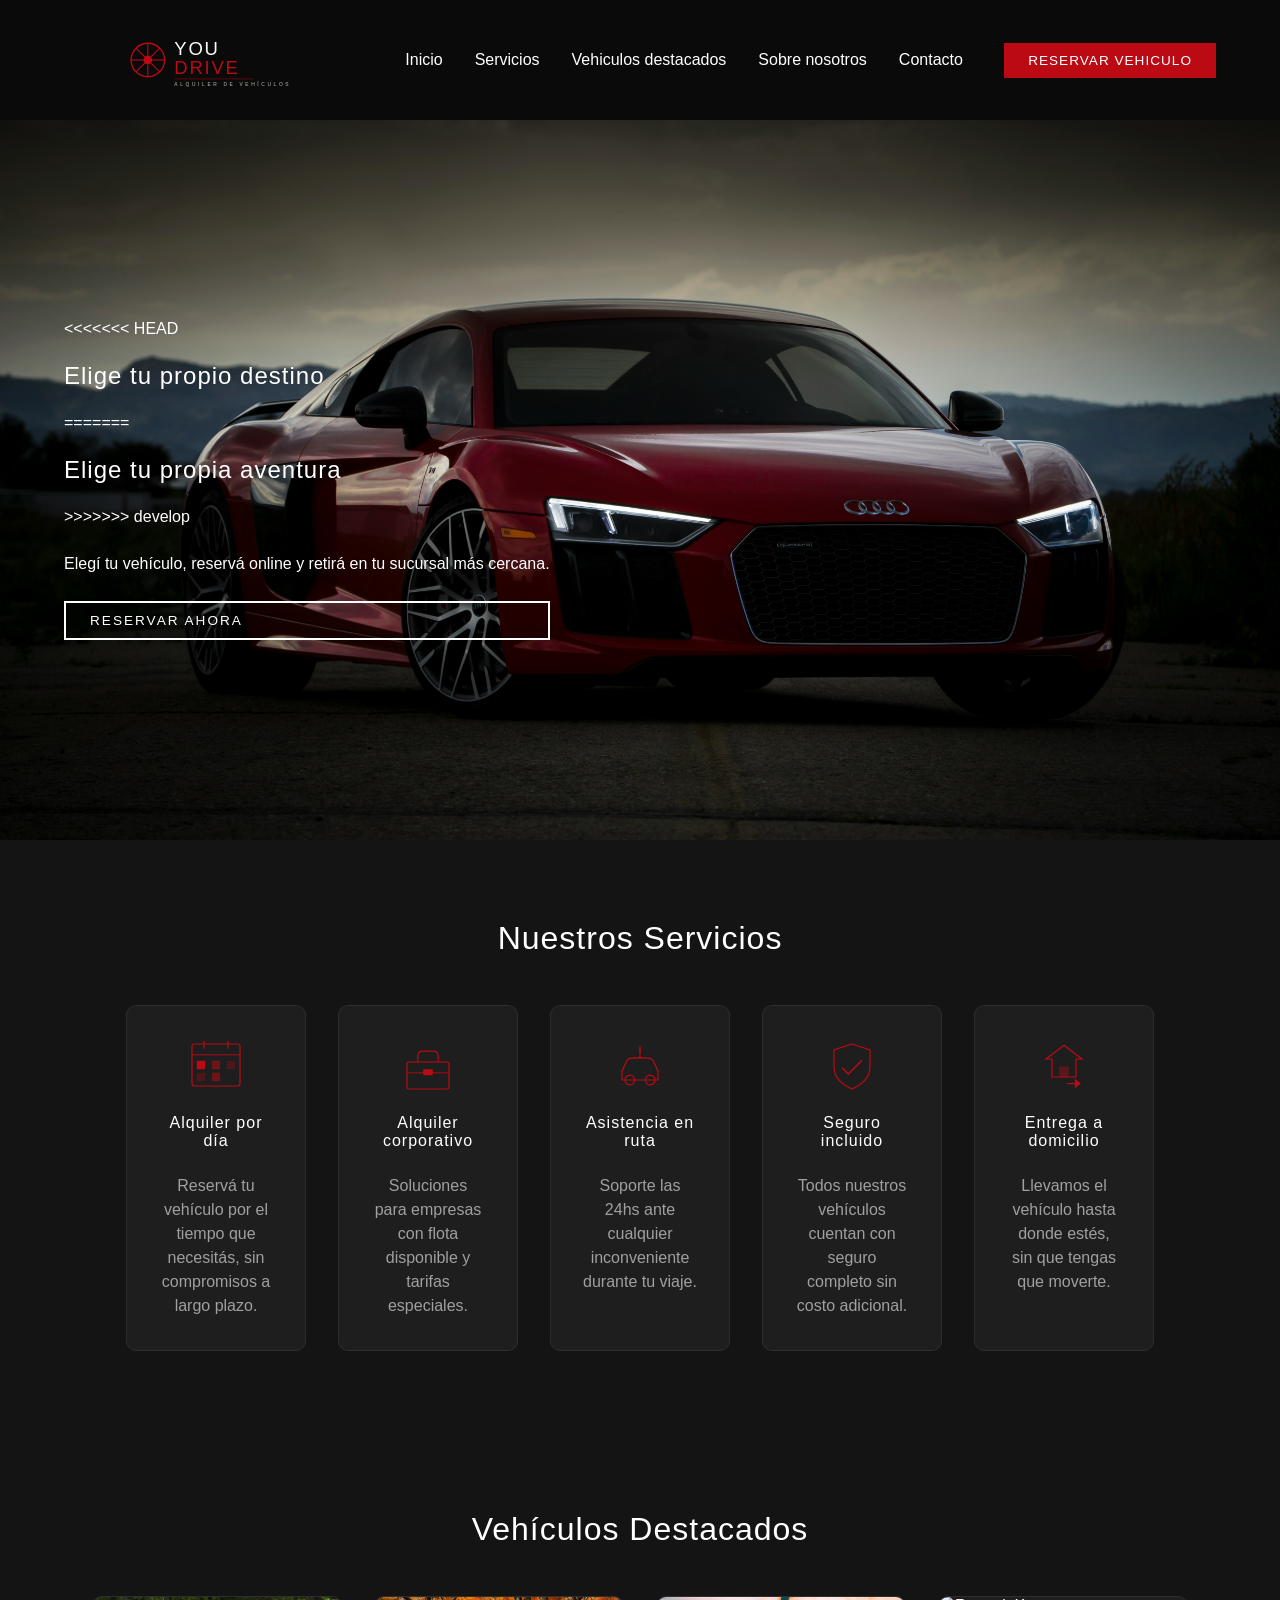
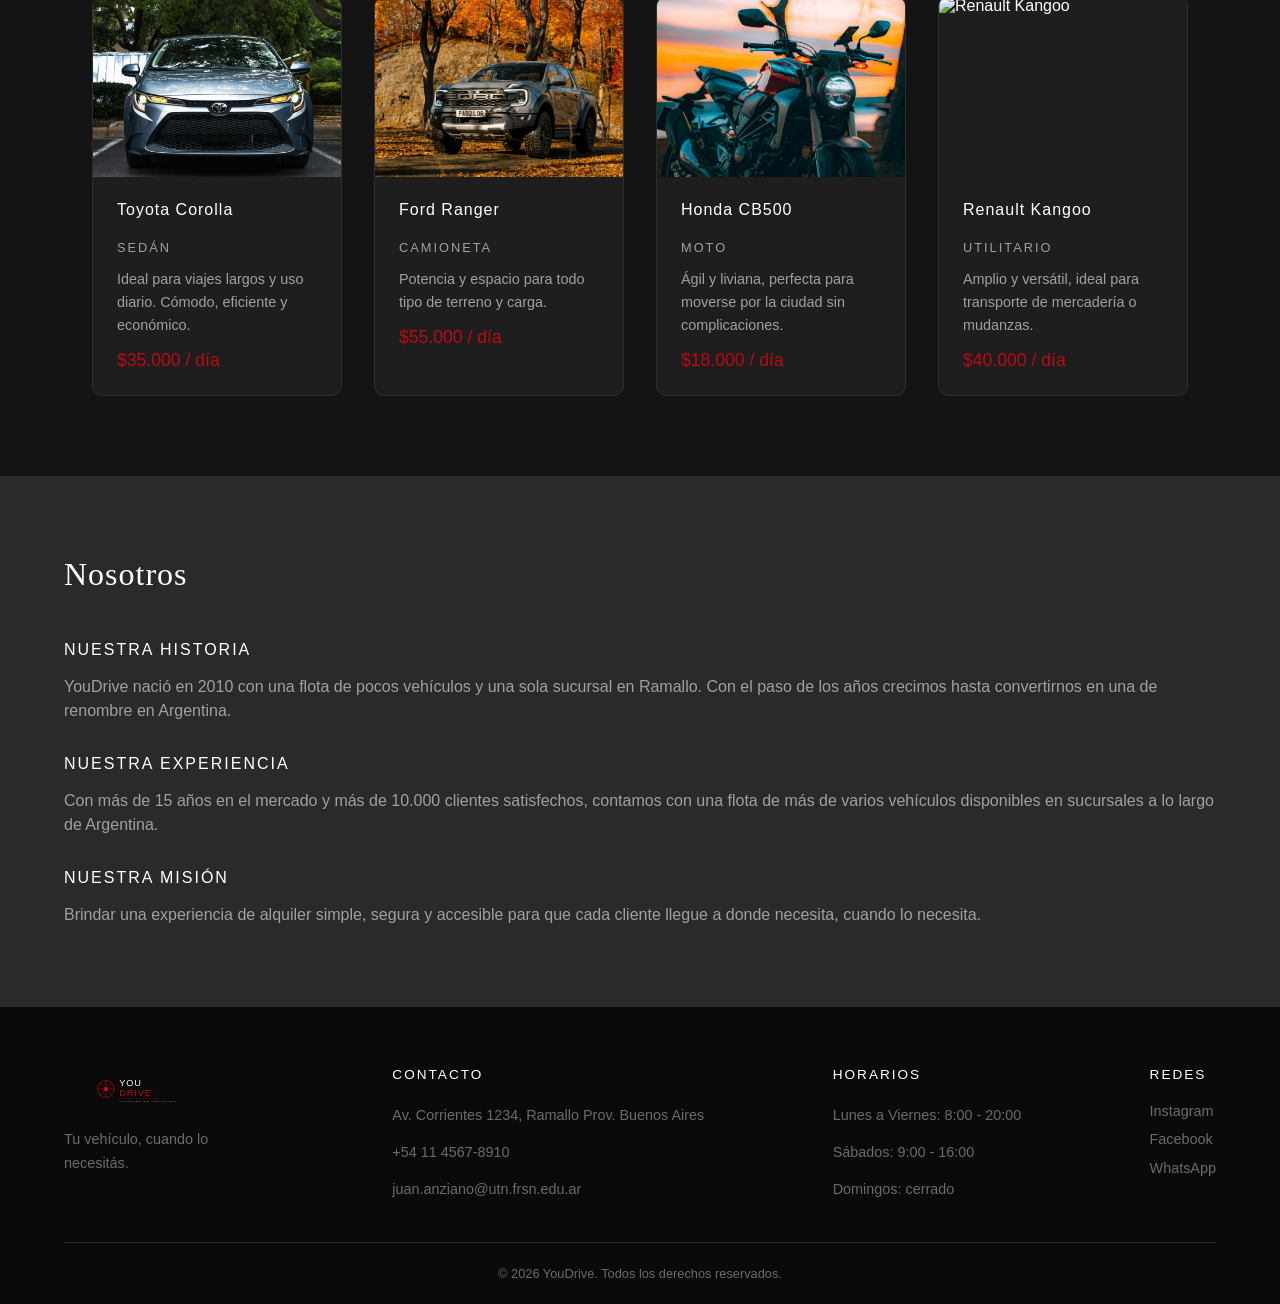
==== commit 0796d7a6: "cambiada la imagen" ====
--- a/page/index.html
+++ b/page/index.html
@@ -33,7 +33,11 @@
     <main class="main">
       <section id="inicio" class="hero">
         <div class="hero-texto">
+<<<<<<< HEAD
+          <h1>Elige tu propio destino</h1>
+=======
           <h1>Elige tu propia aventura</h1>
+>>>>>>> develop
           <p class="p-hero">
             Elegí tu vehículo, reservá online y retirá en tu sucursal más
             cercana.
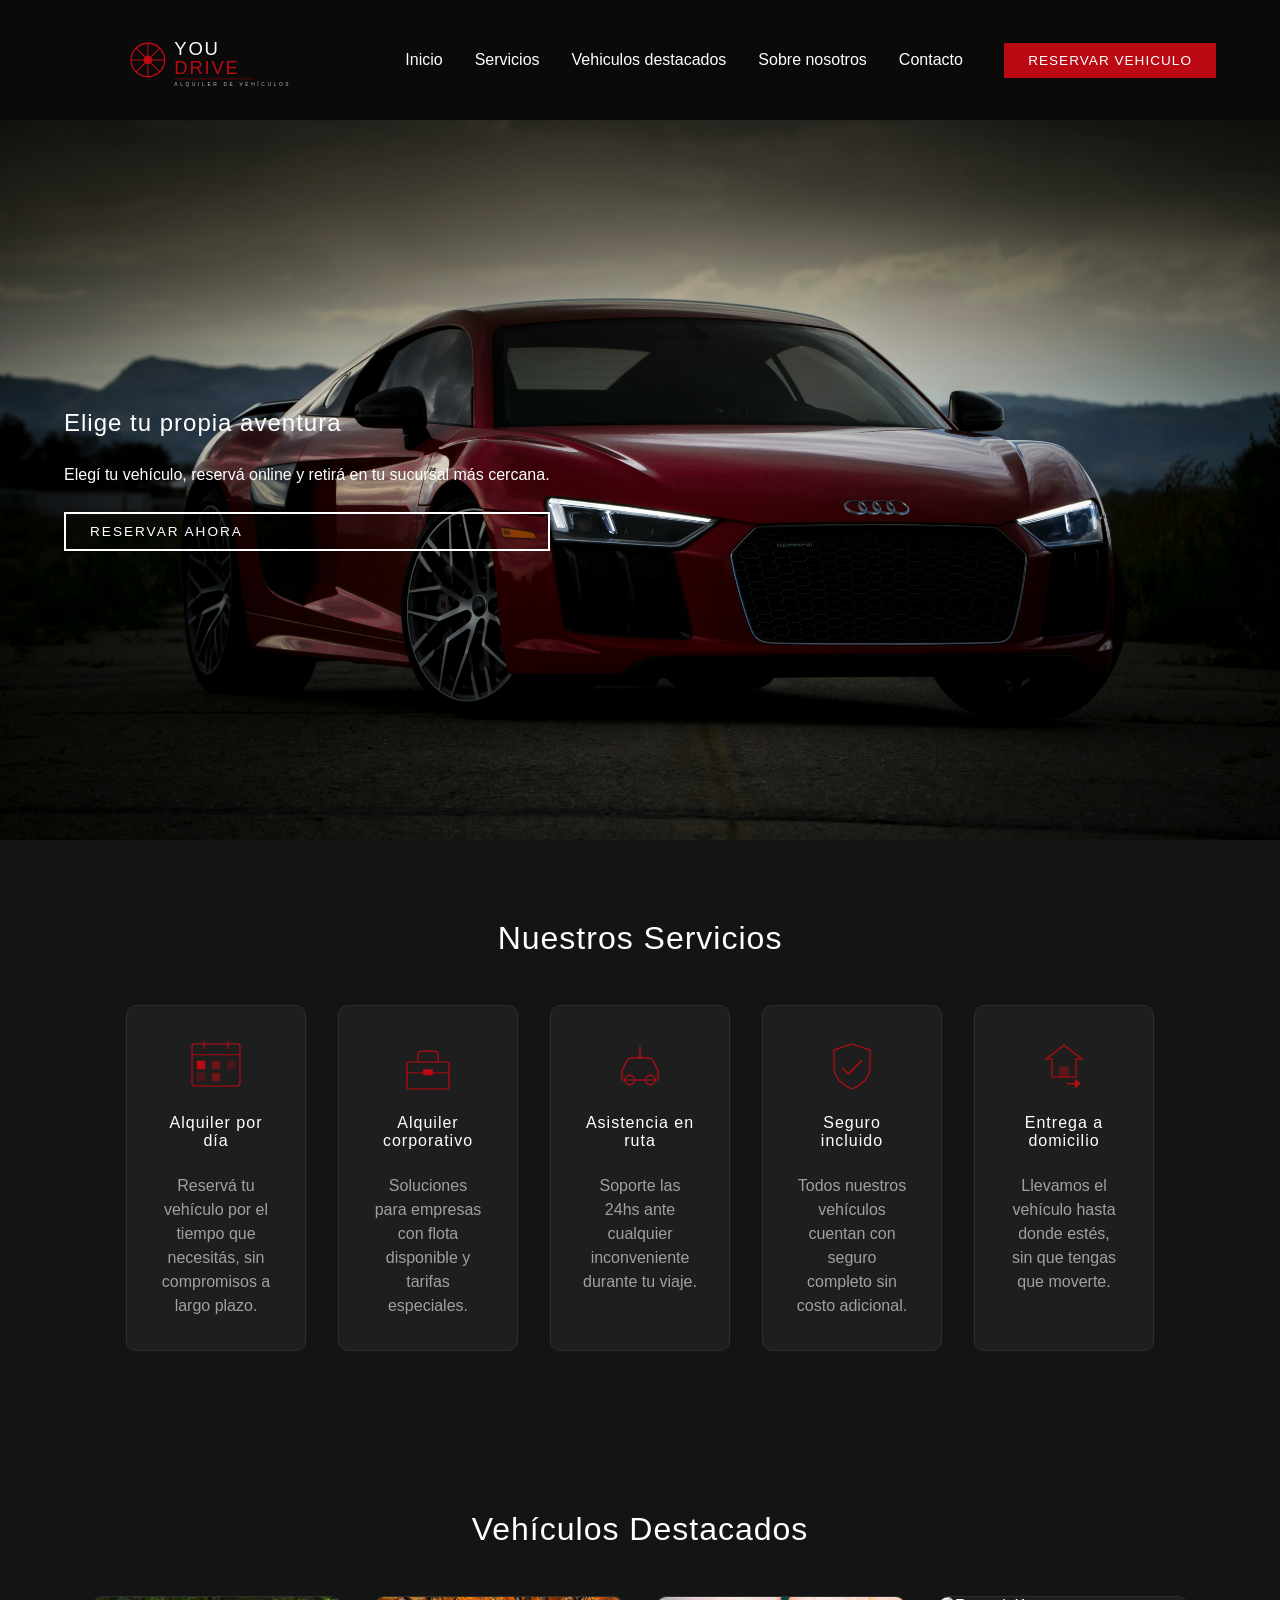
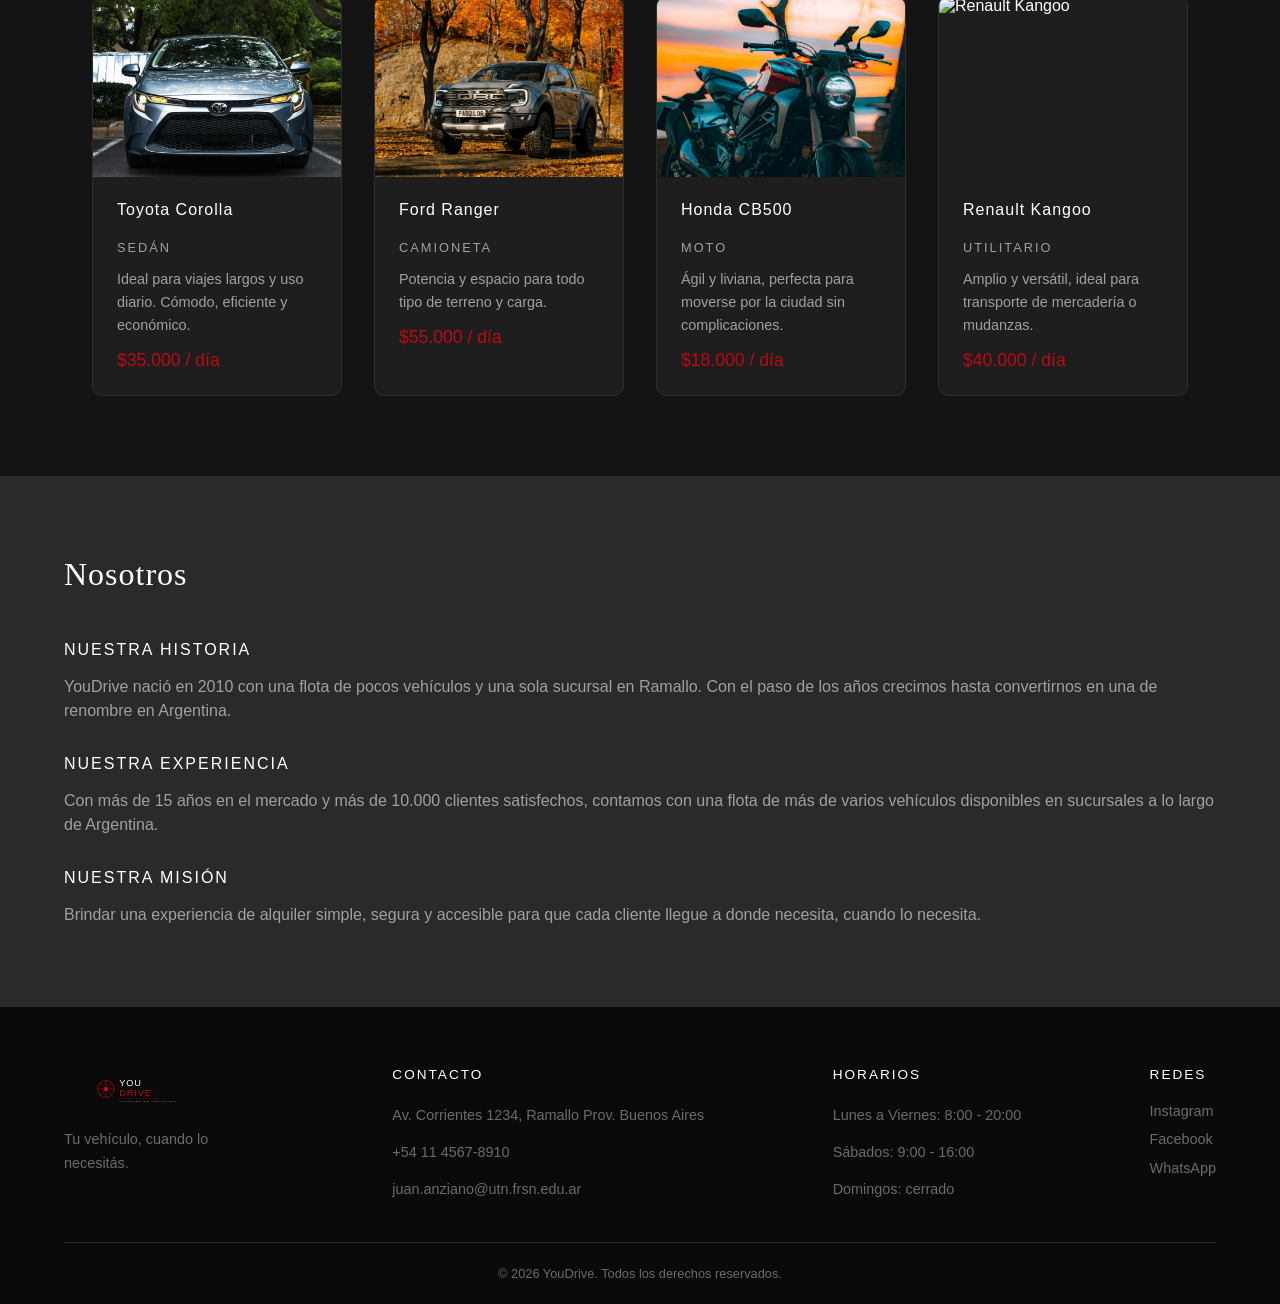
==== commit 1b332527: "solucionado el banner principal" ====
--- a/page/index.html
+++ b/page/index.html
@@ -33,11 +33,7 @@
     <main class="main">
       <section id="inicio" class="hero">
         <div class="hero-texto">
-<<<<<<< HEAD
-          <h1>Elige tu propio destino</h1>
-=======
           <h1>Elige tu propia aventura</h1>
->>>>>>> develop
           <p class="p-hero">
             Elegí tu vehículo, reservá online y retirá en tu sucursal más
             cercana.
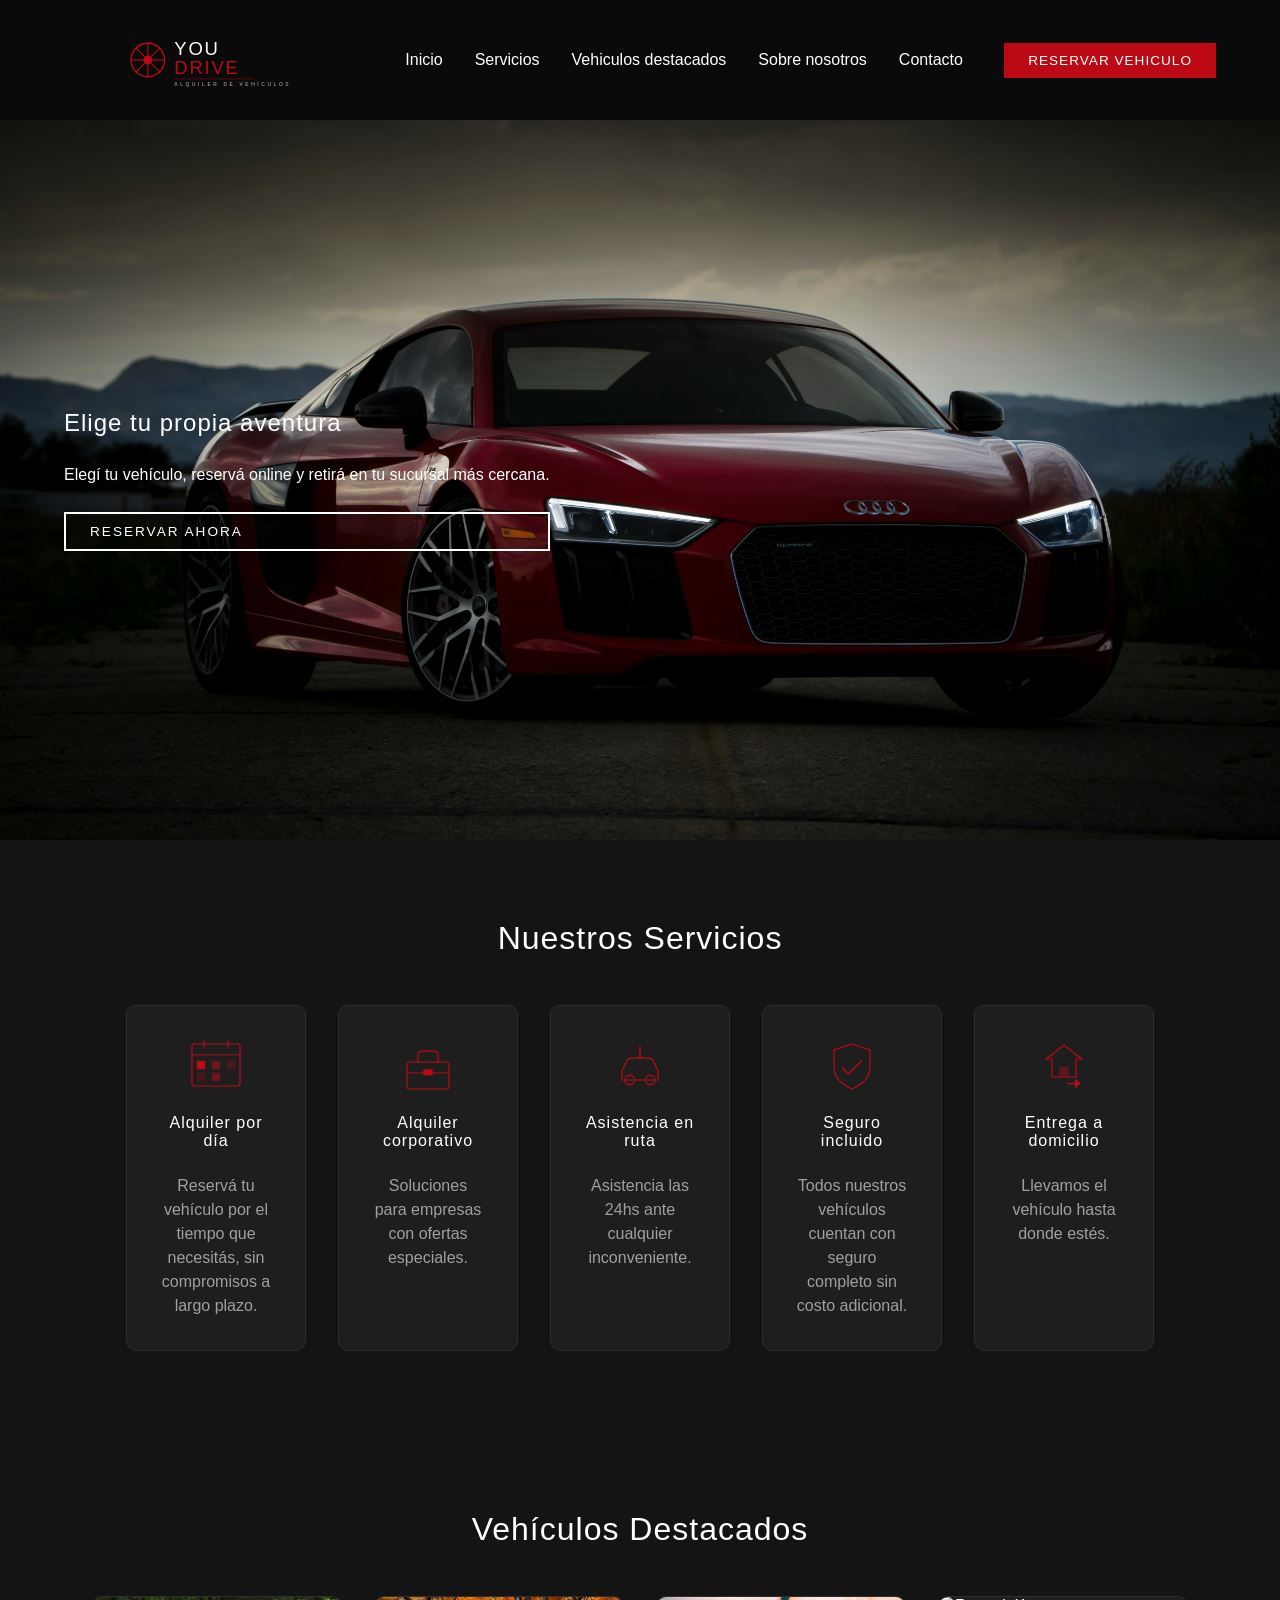
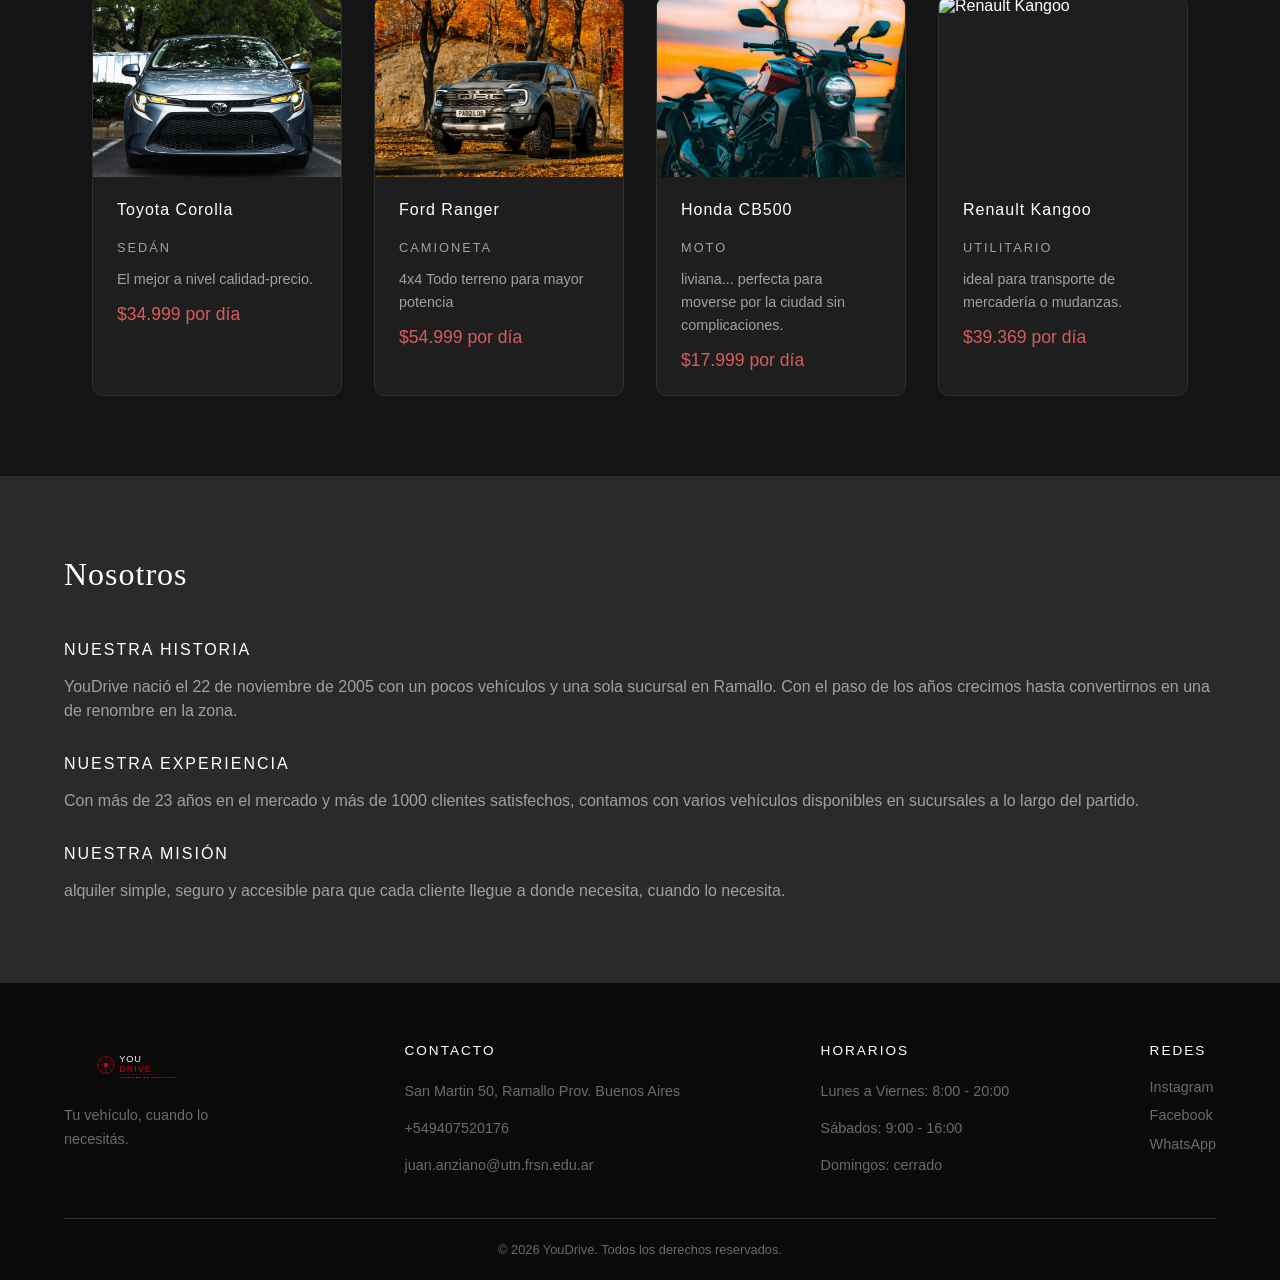
==== commit e1ff861d: "arreglado los textos" ====
--- a/page/index.html
+++ b/page/index.html
@@ -64,10 +64,7 @@
               class="servicio-icono"
             />
             <h3>Alquiler corporativo</h3>
-            <p>
-              Soluciones para empresas con flota disponible y tarifas
-              especiales.
-            </p>
+            <p>Soluciones para empresas con ofertas especiales.</p>
           </article>
 
           <article class="servicio-card">
@@ -77,9 +74,7 @@
               class="servicio-icono"
             />
             <h3>Asistencia en ruta</h3>
-            <p>
-              Soporte las 24hs ante cualquier inconveniente durante tu viaje.
-            </p>
+            <p>Asistencia las 24hs ante cualquier inconveniente.</p>
           </article>
 
           <article class="servicio-card">
@@ -102,10 +97,7 @@
               class="servicio-icono"
             />
             <h3>Entrega a domicilio</h3>
-            <p>
-              Llevamos el vehículo hasta donde estés, sin que tengas que
-              moverte.
-            </p>
+            <p>Llevamos el vehículo hasta donde estés.</p>
           </article>
         </div>
       </section>
@@ -121,11 +113,8 @@
             <div class="vehiculo-info">
               <h3>Toyota Corolla</h3>
               <span class="vehiculo-tipo">Sedán</span>
-              <p>
-                Ideal para viajes largos y uso diario. Cómodo, eficiente y
-                económico.
-              </p>
-              <span class="vehiculo-precio">$35.000 / día</span>
+              <p>El mejor a nivel calidad-precio.</p>
+              <span class="vehiculo-precio">$34.999 por día</span>
             </div>
           </article>
 
@@ -134,8 +123,8 @@
             <div class="vehiculo-info">
               <h3>Ford Ranger</h3>
               <span class="vehiculo-tipo">Camioneta</span>
-              <p>Potencia y espacio para todo tipo de terreno y carga.</p>
-              <span class="vehiculo-precio">$55.000 / día</span>
+              <p>4x4 Todo terreno para mayor potencia</p>
+              <span class="vehiculo-precio">$54.999 por día</span>
             </div>
           </article>
 
@@ -145,10 +134,10 @@
               <h3>Honda CB500</h3>
               <span class="vehiculo-tipo">Moto</span>
               <p>
-                Ágil y liviana, perfecta para moverse por la ciudad sin
+                liviana... perfecta para moverse por la ciudad sin
                 complicaciones.
               </p>
-              <span class="vehiculo-precio">$18.000 / día</span>
+              <span class="vehiculo-precio">$17.999 por día</span>
             </div>
           </article>
 
@@ -161,11 +150,8 @@
             <div class="vehiculo-info">
               <h3>Renault Kangoo</h3>
               <span class="vehiculo-tipo">Utilitario</span>
-              <p>
-                Amplio y versátil, ideal para transporte de mercadería o
-                mudanzas.
-              </p>
-              <span class="vehiculo-precio">$40.000 / día</span>
+              <p>ideal para transporte de mercadería o mudanzas.</p>
+              <span class="vehiculo-precio">$39.369 por día</span>
             </div>
           </article>
         </div>
@@ -178,27 +164,26 @@
             <div class="nosotros-bloque">
               <h3>Nuestra Historia</h3>
               <p>
-                YouDrive nació en 2010 con una flota de pocos vehículos y una sola
-                sucursal en Ramallo. Con el paso de los años crecimos hasta
-                convertirnos en una de renombre en Argentina.
+                YouDrive nació el 22 de noviembre de 2005 con un pocos vehículos
+                y una sola sucursal en Ramallo. Con el paso de los años crecimos
+                hasta convertirnos en una de renombre en la zona.
               </p>
             </div>
 
             <div class="nosotros-bloque">
               <h3>Nuestra Experiencia</h3>
               <p>
-                Con más de 15 años en el mercado y más de 10.000 clientes
-                satisfechos, contamos con una flota de más de varios vehículos
-                disponibles en sucursales a lo largo de Argentina.
+                Con más de 23 años en el mercado y más de 1000 clientes
+                satisfechos, contamos con varios vehículos disponibles en
+                sucursales a lo largo del partido.
               </p>
             </div>
 
             <div class="nosotros-bloque">
               <h3>Nuestra Misión</h3>
               <p>
-                Brindar una experiencia de alquiler simple, segura y accesible
-                para que cada cliente llegue a donde necesita, cuando lo
-                necesita.
+                alquiler simple, seguro y accesible para que cada cliente llegue
+                a donde necesita, cuando lo necesita.
               </p>
             </div>
           </div>
@@ -218,8 +203,8 @@
 
         <div class="footer-info">
           <h3>Contacto</h3>
-          <p>Av. Corrientes 1234, Ramallo Prov. Buenos Aires</p>
-          <p>+54 11 4567-8910</p>
+          <p>San Martin 50, Ramallo Prov. Buenos Aires</p>
+          <p>+549407520176</p>
           <p>juan.anziano@utn.frsn.edu.ar</p>
         </div>
 
@@ -242,4 +227,4 @@
       </div>
     </footer>
   </body>
-</html>+</html>
--- a/page/styles/index.css
+++ b/page/styles/index.css
@@ -235,7 +235,7 @@
 }
 
 .vehiculo-precio {
-  color: var(--color-acento);
+  color: rgb(213, 93, 93);
   font-size: 1.1rem;
   font-weight: 500;
 }
